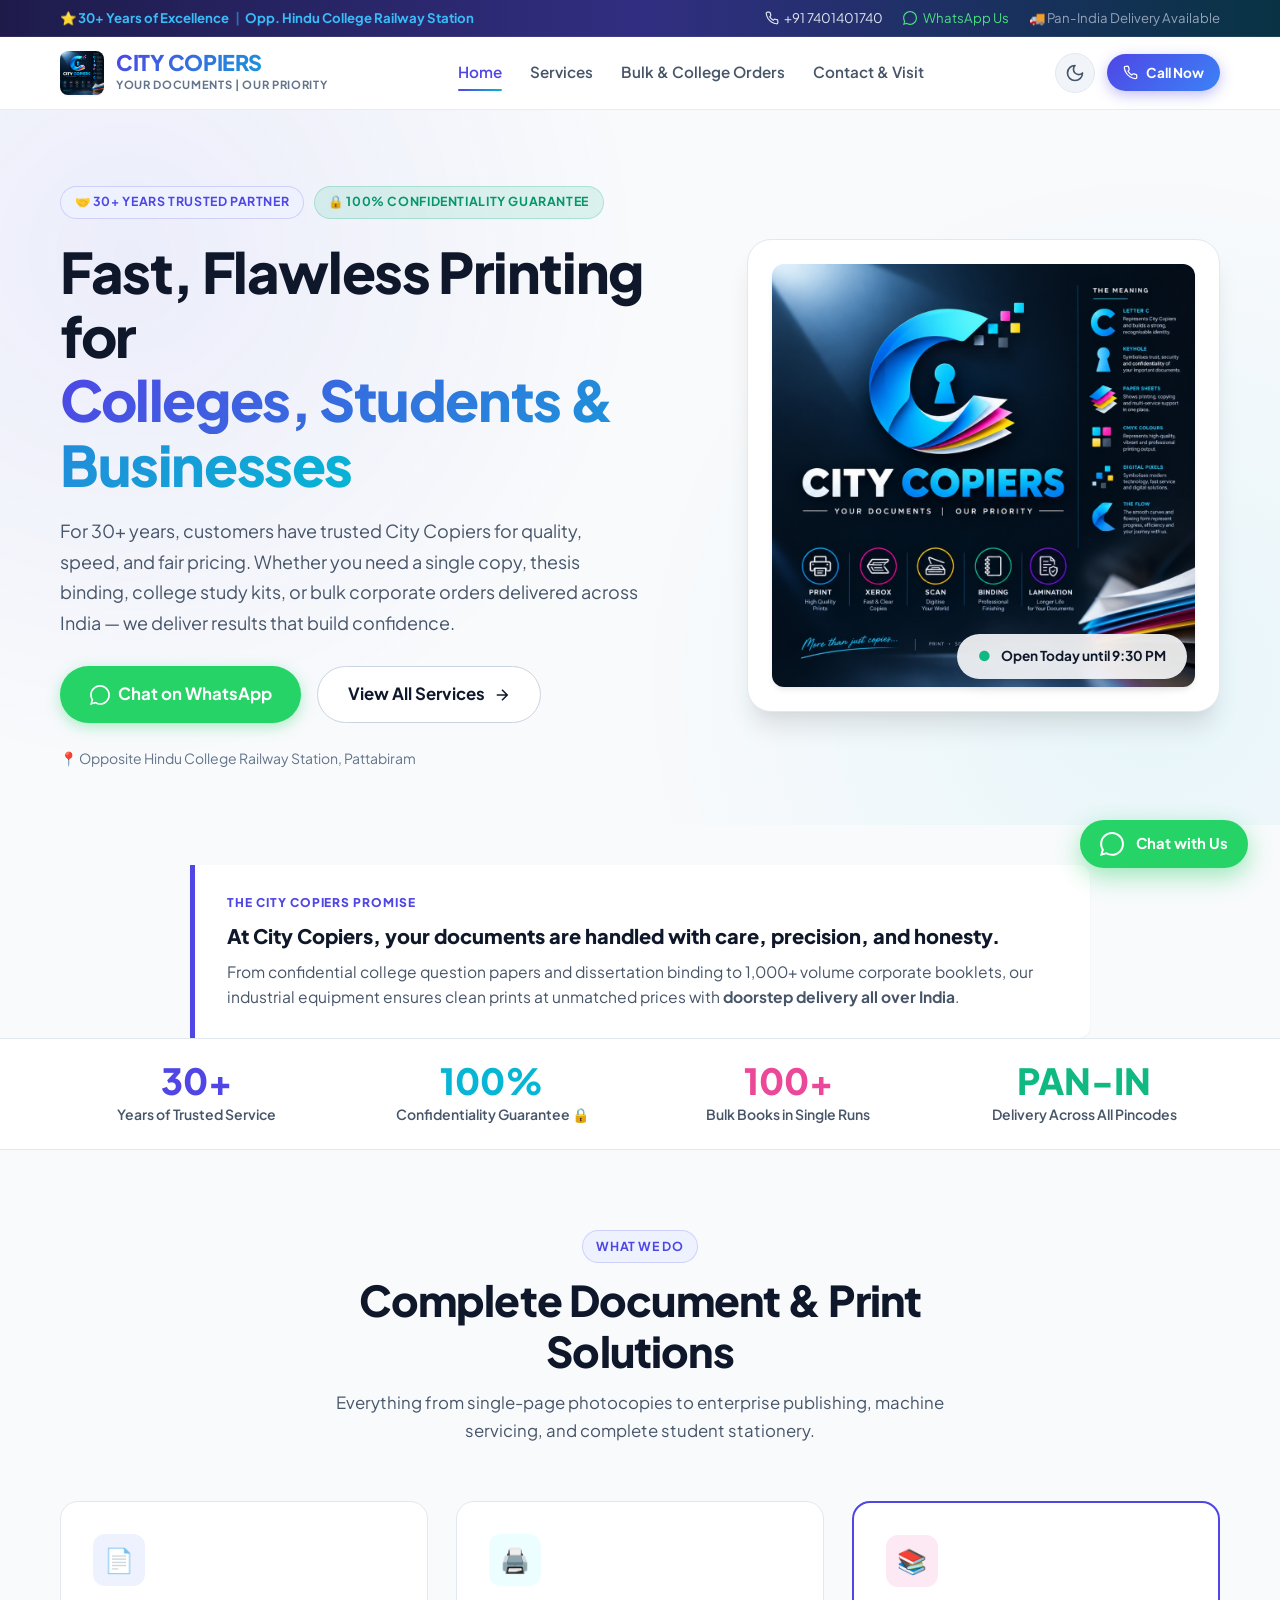
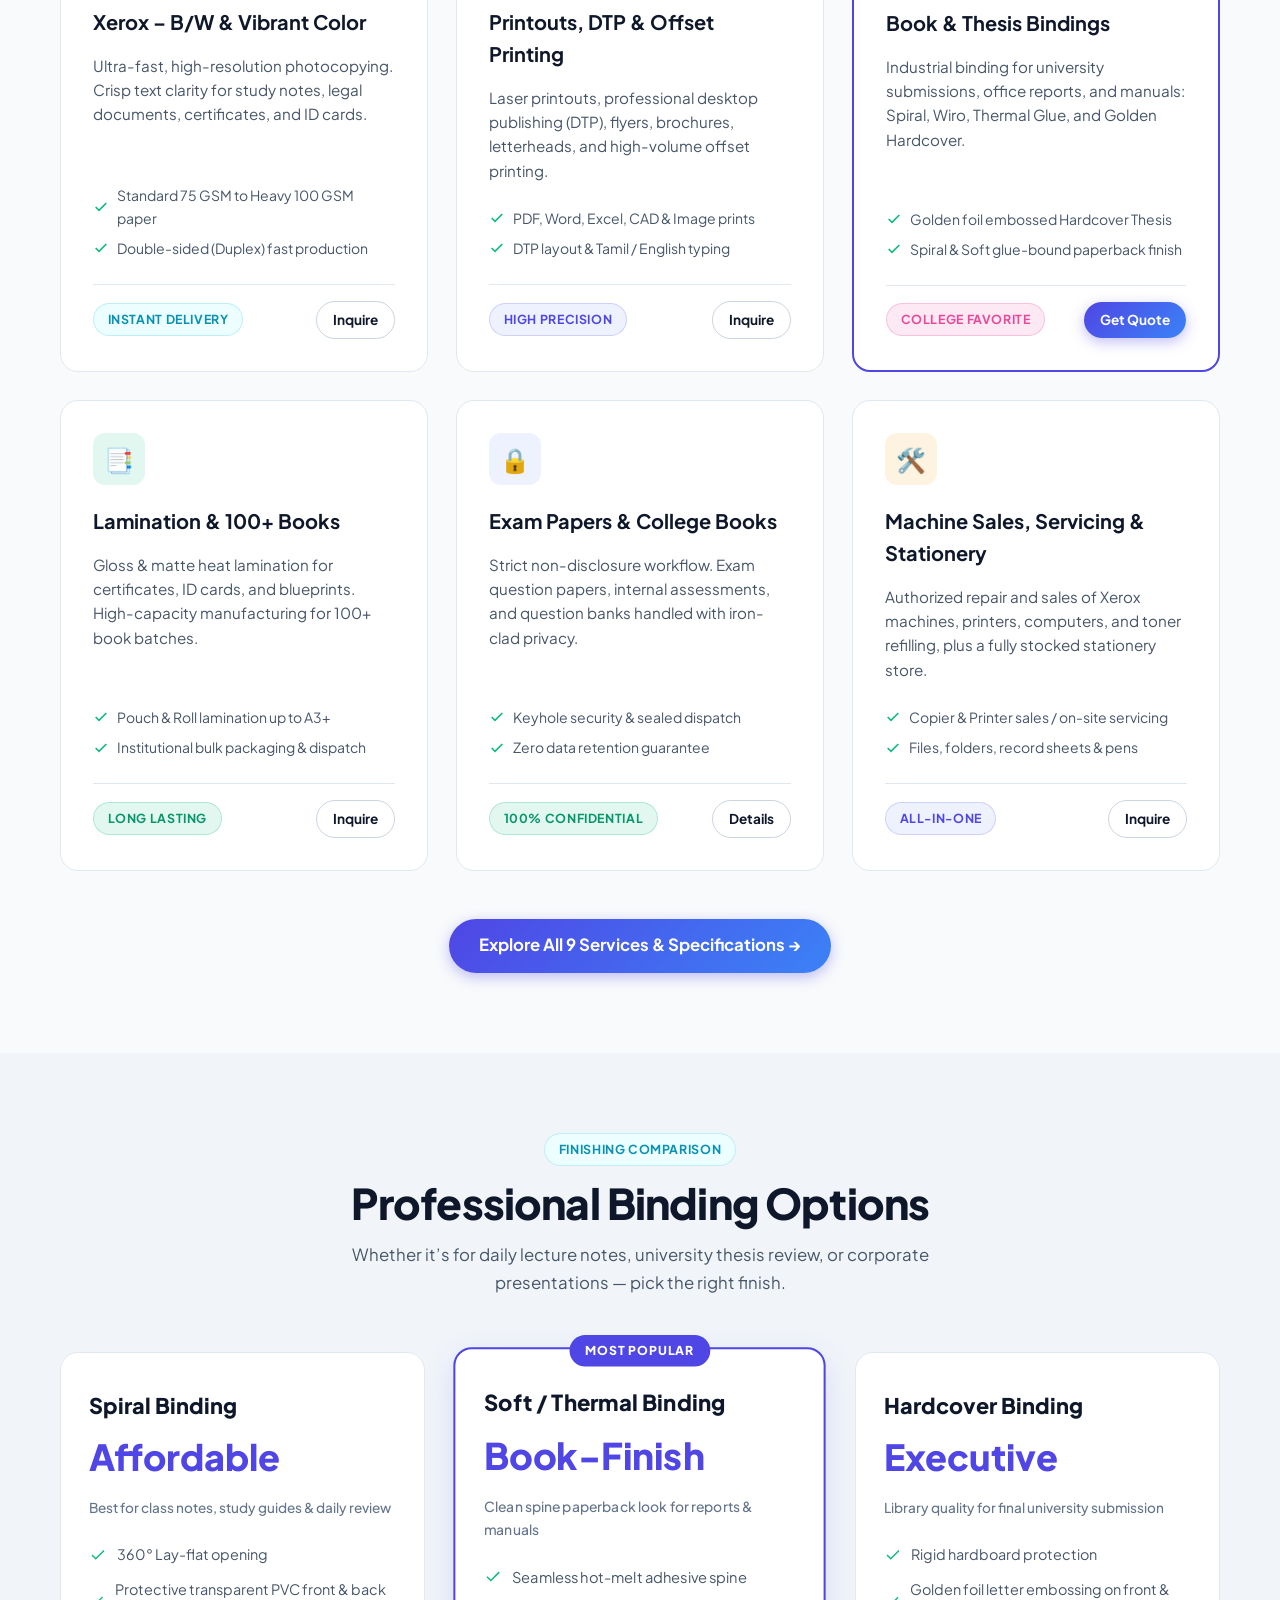
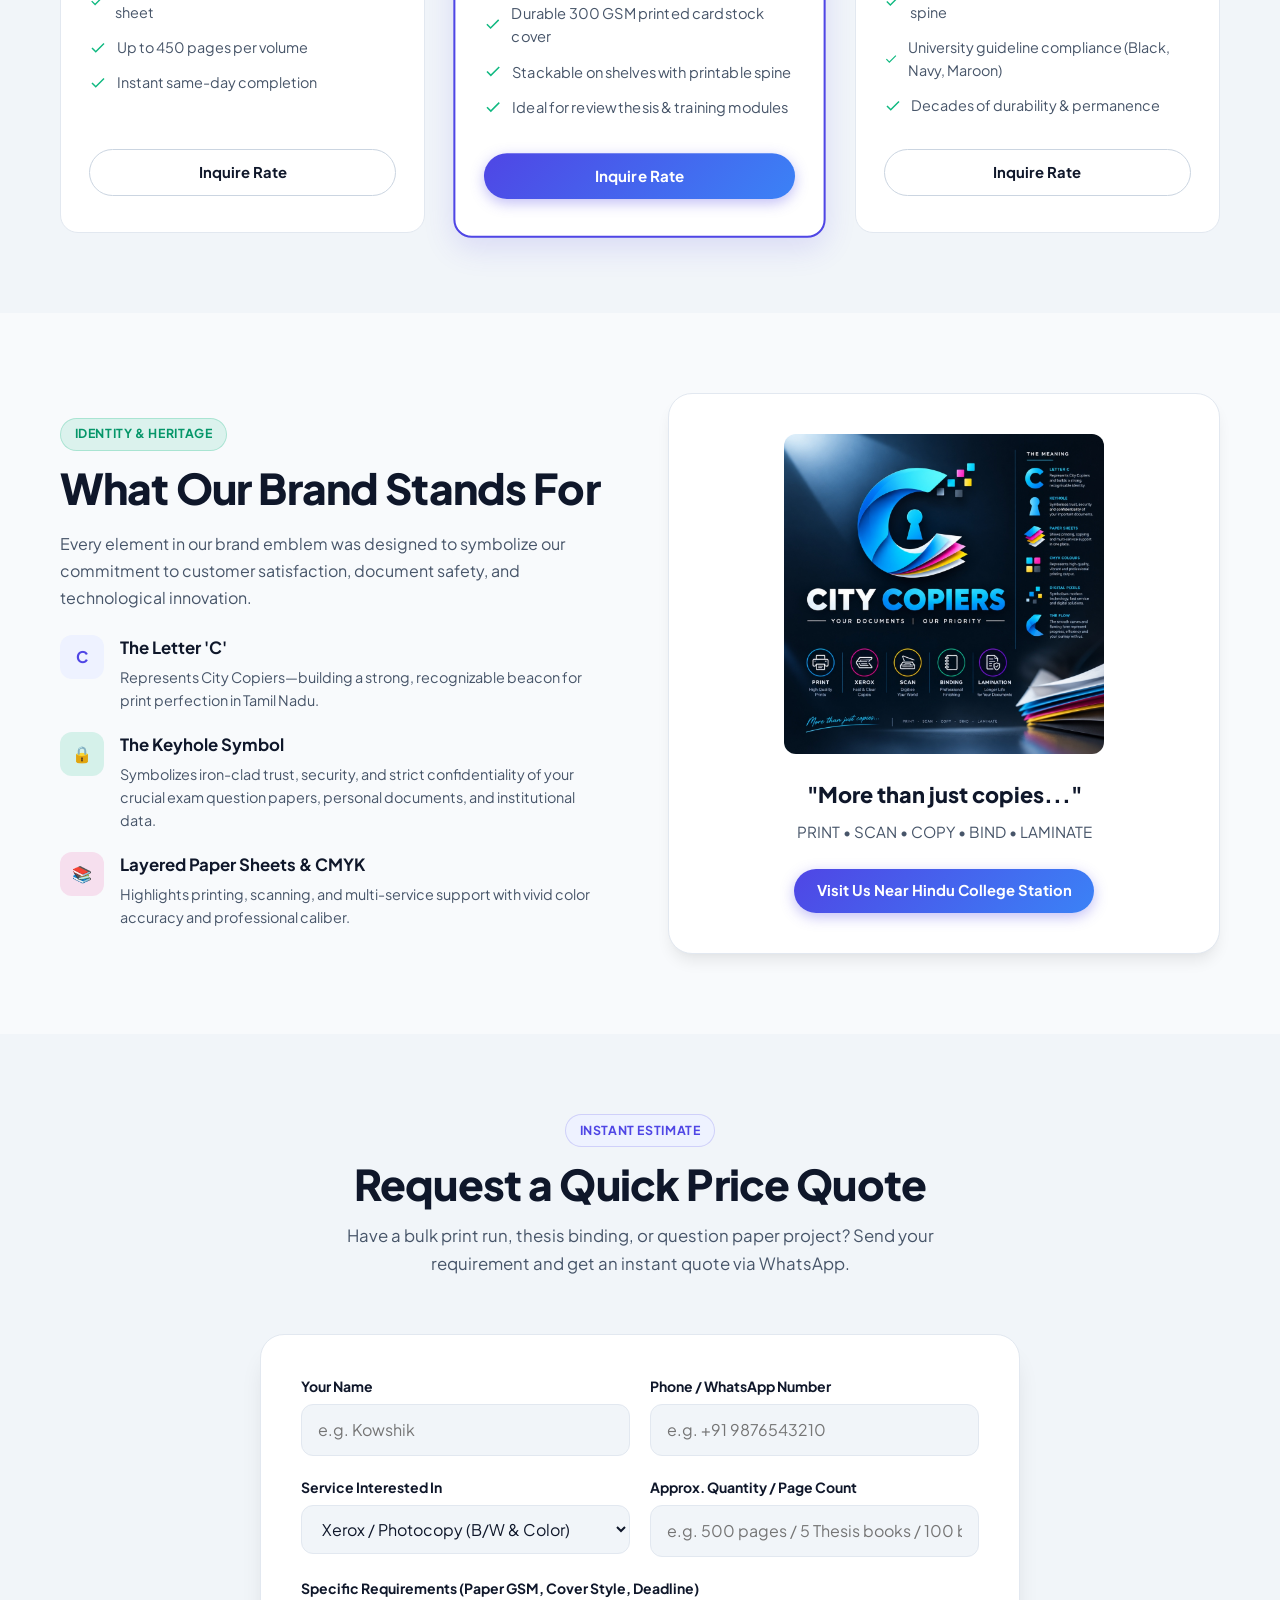
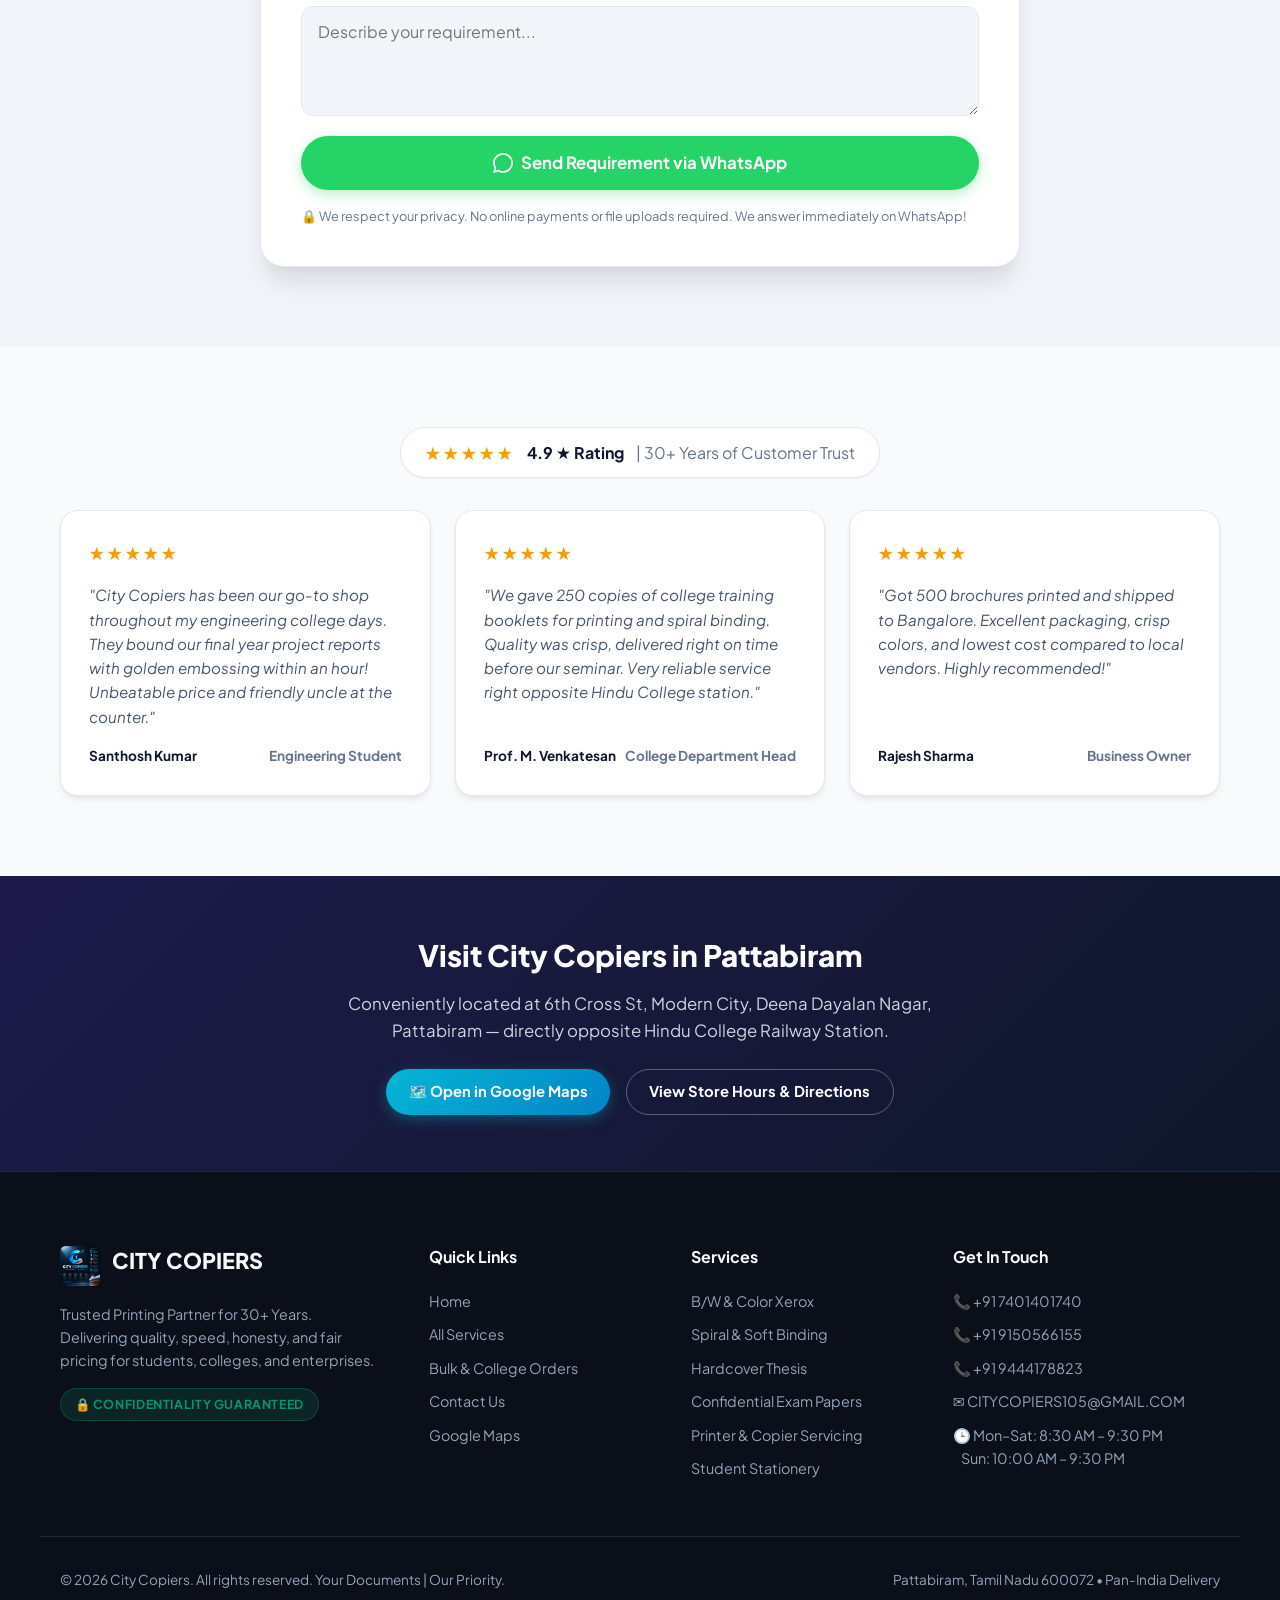
==== index.html @ a8bc6b63 "Launch official City Copiers website: responsive, light/dark mode, and lead-gen features" ====
<!DOCTYPE html>
<html lang="en">
<head>
  <meta charset="UTF-8">
  <meta name="viewport" content="width=device-width, initial-scale=1.0">
  <title>City Copiers – 30+ Years of Trusted Printing & Document Solutions | Pattabiram</title>
  <meta name="description" content="City Copiers: Trusted printing partner for 30+ years in Pattabiram, Chennai. High-speed Xerox, Color Prints, Spiral & Hard Binding, Confidential Exam Question Papers, and Pan-India Delivery.">
  <meta name="keywords" content="City Copiers, Xerox shop Pattabiram, printing shop Hindu College railway station, book binding, spiral binding, soft binding, thesis printing, question paper confidentiality">
  
  <!-- Open Graph -->
  <meta property="og:title" content="City Copiers – Trusted Printing Partner for 30+ Years">
  <meta property="og:description" content="Your Documents | Our Priority. B/W & Color Xerox, Thesis & Report Binding, Bulk 100+ Books, Machine Sales & Servicing.">
  <meta property="og:type" content="website">
  <meta property="og:image" content="assets/images/logo-brand.jpg">

  <!-- Google Font -->
  <link rel="preconnect" href="https://fonts.googleapis.com">
  <link rel="preconnect" href="https://fonts.gstatic.com" crossorigin>
  <link href="https://fonts.googleapis.com/css2?family=Plus+Jakarta+Sans:wght@400;500;600;700;800&display=swap" rel="stylesheet">

  <!-- Stylesheet -->
  <link rel="stylesheet" href="css/style.css">
  <link rel="icon" href="assets/images/logo-brand.jpg" type="image/jpeg">
</head>
<body>

  <!-- Top Announcement Bar -->
  <div class="top-bar">
    <div class="container top-bar-inner">
      <div class="top-bar-badge">
        <span>⭐ 30+ Years of Excellence</span>
        <span style="opacity: 0.5;">|</span>
        <span>Opp. Hindu College Railway Station</span>
      </div>
      <div class="top-bar-info">
        <a href="tel:+917401401740" class="top-bar-link">
          <svg width="14" height="14" viewBox="0 0 24 24" fill="none" stroke="currentColor" stroke-width="2" stroke-linecap="round" stroke-linejoin="round"><path d="M22 16.92v3a2 2 0 0 1-2.18 2 19.79 19.79 0 0 1-8.63-3.07 19.5 19.5 0 0 1-6-6 19.79 19.79 0 0 1-3.07-8.67A2 2 0 0 1 4.11 2h3a2 2 0 0 1 2 1.72 12.84 12.84 0 0 0 .7 2.81 2 2 0 0 1-.45 2.11L8.09 9.91a16 16 0 0 0 6 6l1.27-1.27a2 2 0 0 1 2.11-.45 12.84 12.84 0 0 0 2.81.7A2 2 0 0 1 22 16.92z"></path></svg>
          +91 7401401740
        </a>
        <a href="https://wa.me/917401401740" target="_blank" class="top-bar-link" style="color:#4ADE80;">
          <svg width="14" height="14" viewBox="0 0 24 24" fill="currentColor"><path d="M.057 24l1.687-6.163c-1.041-1.804-1.588-3.849-1.587-5.946.003-6.556 5.338-11.891 11.893-11.891 3.181.001 6.167 1.24 8.413 3.488 2.245 2.248 3.481 5.236 3.48 8.414-.003 6.557-5.338 11.892-11.893 11.892-1.99-.001-3.951-.5-5.688-1.448l-6.305 1.654zm6.597-3.807c1.676.995 3.276 1.591 5.392 1.592 5.448 0 9.886-4.434 9.889-9.885.002-5.462-4.415-9.89-9.881-9.892-5.452 0-9.887 4.434-9.889 9.884-.001 2.225.651 3.891 1.746 5.634l-.999 3.648 3.742-.981z"/></svg>
          WhatsApp Us
        </a>
        <span class="top-bar-link" style="color:#94A3B8;">🚚 Pan-India Delivery Available</span>
      </div>
    </div>
  </div>

  <!-- Main Navigation Header -->
  <header class="site-header">
    <div class="container header-inner">
      <a href="index.html" class="brand-logo">
        <img src="assets/images/logo-brand.jpg" alt="City Copiers Logo" class="brand-logo-img">
        <div class="brand-text">
          <span class="brand-name">CITY COPIERS</span>
          <span class="brand-tagline">Your Documents | Our Priority</span>
        </div>
      </a>

      <!-- Desktop Navigation -->
      <nav class="nav-links">
        <a href="index.html" class="nav-link active">Home</a>
        <a href="services.html" class="nav-link">Services</a>
        <a href="bulk.html" class="nav-link">Bulk & College Orders</a>
        <a href="contact.html" class="nav-link">Contact & Visit</a>
      </nav>

      <!-- Header Actions -->
      <div class="header-actions">
        <!-- Theme Toggle -->
        <button type="button" class="theme-toggle-btn" aria-label="Toggle Theme" title="Toggle Light/Dark Theme">
          <svg xmlns="http://www.w3.org/2000/svg" width="20" height="20" viewBox="0 0 24 24" fill="none" stroke="currentColor" stroke-width="2" stroke-linecap="round" stroke-linejoin="round"><path d="M12 3a6 6 0 0 0 9 9 9 9 0 1 1-9-9Z"></path></svg>
        </button>

        <a href="tel:+917401401740" class="btn btn-primary btn-sm header-call-btn">
          <svg width="15" height="15" viewBox="0 0 24 24" fill="none" stroke="currentColor" stroke-width="2"><path d="M22 16.92v3a2 2 0 0 1-2.18 2 19.79 19.79 0 0 1-8.63-3.07 19.5 19.5 0 0 1-6-6 19.79 19.79 0 0 1-3.07-8.67A2 2 0 0 1 4.11 2h3a2 2 0 0 1 2 1.72 12.84 12.84 0 0 0 .7 2.81 2 2 0 0 1-.45 2.11L8.09 9.91a16 16 0 0 0 6 6l1.27-1.27a2 2 0 0 1 2.11-.45 12.84 12.84 0 0 0 2.81.7A2 2 0 0 1 22 16.92z"></path></svg>
          Call Now
        </a>

        <!-- Mobile Drawer Toggle -->
        <button type="button" class="mobile-toggle" aria-label="Open Menu">
          <svg width="24" height="24" viewBox="0 0 24 24" fill="none" stroke="currentColor" stroke-width="2"><line x1="4" x2="20" y1="12" y2="12"></line><line x1="4" x2="20" y1="6" y2="6"></line><line x1="4" x2="20" y1="18" y2="18"></line></svg>
        </button>
      </div>
    </div>
  </header>

  <!-- Mobile Drawer Menu -->
  <div class="drawer-overlay"></div>
  <aside class="mobile-nav-drawer">
    <div class="drawer-header">
      <div class="brand-logo">
        <img src="assets/images/logo-brand.jpg" alt="City Copiers" style="width:36px; height:36px; border-radius:6px;">
        <span class="brand-name" style="font-size:1.15rem;">CITY COPIERS</span>
      </div>
      <button type="button" class="drawer-close" aria-label="Close Menu">
        <svg width="24" height="24" viewBox="0 0 24 24" fill="none" stroke="currentColor" stroke-width="2"><line x1="18" y1="6" x2="6" y2="18"></line><line x1="6" y1="6" x2="18" y2="18"></line></svg>
      </button>
    </div>
    <nav class="drawer-links">
      <a href="index.html" class="drawer-link">🏠 Home</a>
      <a href="services.html" class="drawer-link">🖨️ All Services</a>
      <a href="bulk.html" class="drawer-link">📦 Bulk & College Orders</a>
      <a href="contact.html" class="drawer-link">📍 Contact & Location</a>
    </nav>
    <div style="margin-top:auto; display:flex; flex-direction:column; gap:0.75rem;">
      <a href="tel:+917401401740" class="btn btn-primary" style="width:100%;">
        📞 Call +91 7401401740
      </a>
      <a href="https://wa.me/917401401740" target="_blank" class="btn btn-whatsapp" style="width:100%;">
        💬 WhatsApp Us
      </a>
    </div>
  </aside>

  <!-- Hero Section -->
  <section class="hero-section">
    <div class="container hero-grid">
      <div class="hero-content">
        <div class="hero-badges-row">
          <span class="badge badge-indigo">🤝 30+ Years Trusted Partner</span>
          <span class="badge badge-lock">🔒 100% Confidentiality Guarantee</span>
        </div>

        <h1 class="hero-title">
          Fast, Flawless Printing for <br>
          <span class="hero-title-gradient">Colleges, Students & Businesses</span>
        </h1>

        <p class="hero-description">
          For 30+ years, customers have trusted City Copiers for quality, speed, and fair pricing. Whether you need a single copy, thesis binding, college study kits, or bulk corporate orders delivered across India — we deliver results that build confidence.
        </p>

        <div class="hero-cta-group">
          <a href="https://wa.me/917401401740?text=Hi%20City%20Copiers,%20I%20would%20like%20to%20inquire%20about%20printing%20services" target="_blank" class="btn btn-whatsapp btn-lg">
            <svg width="20" height="20" viewBox="0 0 24 24" fill="currentColor"><path d="M.057 24l1.687-6.163c-1.041-1.804-1.588-3.849-1.587-5.946.003-6.556 5.338-11.891 11.893-11.891 3.181.001 6.167 1.24 8.413 3.488 2.245 2.248 3.481 5.236 3.48 8.414-.003 6.557-5.338 11.892-11.893 11.892-1.99-.001-3.951-.5-5.688-1.448l-6.305 1.654zm6.597-3.807c1.676.995 3.276 1.591 5.392 1.592 5.448 0 9.886-4.434 9.889-9.885.002-5.462-4.415-9.89-9.881-9.892-5.452 0-9.887 4.434-9.889 9.884-.001 2.225.651 3.891 1.746 5.634l-.999 3.648 3.742-.981z"/></svg>
            Chat on WhatsApp
          </a>
          <a href="services.html" class="btn btn-outline btn-lg">
            View All Services
            <svg width="18" height="18" viewBox="0 0 24 24" fill="none" stroke="currentColor" stroke-width="2"><path d="M5 12h14M12 5l7 7-7 7"></path></svg>
          </a>
        </div>

        <div style="font-size:0.875rem; color:var(--text-muted); display:flex; align-items:center; gap:0.5rem; margin-top:0.25rem;">
          <span>📍 Opposite Hindu College Railway Station, Pattabiram</span>
        </div>
      </div>

      <!-- Hero Visual Brand Showcase -->
      <div class="hero-card">
        <img src="assets/images/logo-brand.jpg" alt="City Copiers Brand Philosophy & Services" class="hero-card-img">
        <div class="hero-floating-pill">
          <span style="color:#10B981;">●</span>
          <span>Open Today until 9:30 PM</span>
        </div>
      </div>
    </div>
  </section>

  <!-- Quick Highlight Callout (OnlinePrintout inspired) -->
  <div class="container">
    <div class="callout-box">
      <div class="callout-eyebrow">The City Copiers Promise</div>
      <h3 style="font-size:1.25rem; font-weight:800; margin-bottom:0.5rem;">At City Copiers, your documents are handled with care, precision, and honesty.</h3>
      <p style="color:var(--text-secondary); font-size:0.975rem;">
        From confidential college question papers and dissertation binding to 1,000+ volume corporate booklets, our industrial equipment ensures clean prints at unmatched prices with <strong>doorstep delivery all over India</strong>.
      </p>
    </div>
  </div>

  <!-- Trust Stats Bar -->
  <section class="stats-section">
    <div class="container stats-grid">
      <div class="stat-item">
        <span class="stat-number">30+</span>
        <span class="stat-label">Years of Trusted Service</span>
      </div>
      <div class="stat-item">
        <span class="stat-number" style="color:var(--color-secondary);">100%</span>
        <span class="stat-label">Confidentiality Guarantee 🔒</span>
      </div>
      <div class="stat-item">
        <span class="stat-number" style="color:var(--cmyk-magenta);">100+</span>
        <span class="stat-label">Bulk Books in Single Runs</span>
      </div>
      <div class="stat-item">
        <span class="stat-number" style="color:var(--color-success);">PAN-IN</span>
        <span class="stat-label">Delivery Across All Pincodes</span>
      </div>
    </div>
  </section>

  <!-- Core Services Grid Section -->
  <section class="section" id="services">
    <div class="container">
      <div class="section-header">
        <span class="badge badge-indigo">What We Do</span>
        <h2 class="section-title">Complete Document & Print Solutions</h2>
        <p class="section-subtitle">
          Everything from single-page photocopies to enterprise publishing, machine servicing, and complete student stationery.
        </p>
      </div>

      <div class="services-grid">
        <!-- 1. Xerox B/W & Color -->
        <div class="service-card">
          <div class="service-card-icon icon-bg-indigo">📄</div>
          <h3 class="service-card-title">Xerox – B/W & Vibrant Color</h3>
          <p class="service-card-desc">
            Ultra-fast, high-resolution photocopying. Crisp text clarity for study notes, legal documents, certificates, and ID cards.
          </p>
          <ul class="service-card-list">
            <li class="service-card-item">
              <svg width="16" height="16" viewBox="0 0 24 24" fill="none" stroke="currentColor" stroke-width="2.5"><path d="M20 6L9 17l-5-5"></path></svg>
              Standard 75 GSM to Heavy 100 GSM paper
            </li>
            <li class="service-card-item">
              <svg width="16" height="16" viewBox="0 0 24 24" fill="none" stroke="currentColor" stroke-width="2.5"><path d="M20 6L9 17l-5-5"></path></svg>
              Double-sided (Duplex) fast production
            </li>
          </ul>
          <div class="service-card-action">
            <span class="badge badge-cyan">Instant Delivery</span>
            <button onclick="openWhatsAppInquiry('Xerox B/W and Color')" class="btn btn-outline btn-sm">Inquire</button>
          </div>
        </div>

        <!-- 2. Printouts, DTP & Offset -->
        <div class="service-card">
          <div class="service-card-icon icon-bg-cyan">🖨️</div>
          <h3 class="service-card-title">Printouts, DTP & Offset Printing</h3>
          <p class="service-card-desc">
            Laser printouts, professional desktop publishing (DTP), flyers, brochures, letterheads, and high-volume offset printing.
          </p>
          <ul class="service-card-list">
            <li class="service-card-item">
              <svg width="16" height="16" viewBox="0 0 24 24" fill="none" stroke="currentColor" stroke-width="2.5"><path d="M20 6L9 17l-5-5"></path></svg>
              PDF, Word, Excel, CAD & Image prints
            </li>
            <li class="service-card-item">
              <svg width="16" height="16" viewBox="0 0 24 24" fill="none" stroke="currentColor" stroke-width="2.5"><path d="M20 6L9 17l-5-5"></path></svg>
              DTP layout & Tamil / English typing
            </li>
          </ul>
          <div class="service-card-action">
            <span class="badge badge-indigo">High Precision</span>
            <button onclick="openWhatsAppInquiry('Printouts & Offset')" class="btn btn-outline btn-sm">Inquire</button>
          </div>
        </div>

        <!-- 3. Bindings (Spiral, Thermal, Hardcover) -->
        <div class="service-card" style="border: 2px solid var(--color-primary);">
          <div class="service-card-icon icon-bg-magenta">📚</div>
          <h3 class="service-card-title">Book & Thesis Bindings</h3>
          <p class="service-card-desc">
            Industrial binding for university submissions, office reports, and manuals: Spiral, Wiro, Thermal Glue, and Golden Hardcover.
          </p>
          <ul class="service-card-list">
            <li class="service-card-item">
              <svg width="16" height="16" viewBox="0 0 24 24" fill="none" stroke="currentColor" stroke-width="2.5"><path d="M20 6L9 17l-5-5"></path></svg>
              Golden foil embossed Hardcover Thesis
            </li>
            <li class="service-card-item">
              <svg width="16" height="16" viewBox="0 0 24 24" fill="none" stroke="currentColor" stroke-width="2.5"><path d="M20 6L9 17l-5-5"></path></svg>
              Spiral & Soft glue-bound paperback finish
            </li>
          </ul>
          <div class="service-card-action">
            <span class="badge badge-magenta">College Favorite</span>
            <button onclick="openWhatsAppInquiry('Book and Thesis Binding')" class="btn btn-primary btn-sm">Get Quote</button>
          </div>
        </div>

        <!-- 4. Lamination & Bulk Orders -->
        <div class="service-card">
          <div class="service-card-icon icon-bg-green">📑</div>
          <h3 class="service-card-title">Lamination & 100+ Books</h3>
          <p class="service-card-desc">
            Gloss & matte heat lamination for certificates, ID cards, and blueprints. High-capacity manufacturing for 100+ book batches.
          </p>
          <ul class="service-card-list">
            <li class="service-card-item">
              <svg width="16" height="16" viewBox="0 0 24 24" fill="none" stroke="currentColor" stroke-width="2.5"><path d="M20 6L9 17l-5-5"></path></svg>
              Pouch & Roll lamination up to A3+
            </li>
            <li class="service-card-item">
              <svg width="16" height="16" viewBox="0 0 24 24" fill="none" stroke="currentColor" stroke-width="2.5"><path d="M20 6L9 17l-5-5"></path></svg>
              Institutional bulk packaging & dispatch
            </li>
          </ul>
          <div class="service-card-action">
            <span class="badge badge-lock">Long Lasting</span>
            <button onclick="openWhatsAppInquiry('Lamination & Bulk Orders')" class="btn btn-outline btn-sm">Inquire</button>
          </div>
        </div>

        <!-- 5. College Confidential Orders -->
        <div class="service-card">
          <div class="service-card-icon icon-bg-indigo">🔒</div>
          <h3 class="service-card-title">Exam Papers & College Books</h3>
          <p class="service-card-desc">
            Strict non-disclosure workflow. Exam question papers, internal assessments, and question banks handled with iron-clad privacy.
          </p>
          <ul class="service-card-list">
            <li class="service-card-item">
              <svg width="16" height="16" viewBox="0 0 24 24" fill="none" stroke="currentColor" stroke-width="2.5"><path d="M20 6L9 17l-5-5"></path></svg>
              Keyhole security & sealed dispatch
            </li>
            <li class="service-card-item">
              <svg width="16" height="16" viewBox="0 0 24 24" fill="none" stroke="currentColor" stroke-width="2.5"><path d="M20 6L9 17l-5-5"></path></svg>
              Zero data retention guarantee
            </li>
          </ul>
          <div class="service-card-action">
            <span class="badge badge-lock">100% Confidential</span>
            <a href="bulk.html" class="btn btn-outline btn-sm">Details</a>
          </div>
        </div>

        <!-- 6. Sales, Servicing & Stationery -->
        <div class="service-card">
          <div class="service-card-icon icon-bg-yellow">🛠️</div>
          <h3 class="service-card-title">Machine Sales, Servicing & Stationery</h3>
          <p class="service-card-desc">
            Authorized repair and sales of Xerox machines, printers, computers, and toner refilling, plus a fully stocked stationery store.
          </p>
          <ul class="service-card-list">
            <li class="service-card-item">
              <svg width="16" height="16" viewBox="0 0 24 24" fill="none" stroke="currentColor" stroke-width="2.5"><path d="M20 6L9 17l-5-5"></path></svg>
              Copier & Printer sales / on-site servicing
            </li>
            <li class="service-card-item">
              <svg width="16" height="16" viewBox="0 0 24 24" fill="none" stroke="currentColor" stroke-width="2.5"><path d="M20 6L9 17l-5-5"></path></svg>
              Files, folders, record sheets & pens
            </li>
          </ul>
          <div class="service-card-action">
            <span class="badge badge-indigo">All-In-One</span>
            <button onclick="openWhatsAppInquiry('Sales, Servicing & Stationery')" class="btn btn-outline btn-sm">Inquire</button>
          </div>
        </div>
      </div>

      <div class="text-center" style="margin-top: 3rem;">
        <a href="services.html" class="btn btn-primary btn-lg">
          Explore All 9 Services & Specifications →
        </a>
      </div>
    </div>
  </section>

  <!-- Binding Showcase & Rate Card (Inspired by OnlinePrintout) -->
  <section class="section section-muted">
    <div class="container">
      <div class="section-header">
        <span class="badge badge-cyan">Finishing Comparison</span>
        <h2 class="section-title">Professional Binding Options</h2>
        <p class="section-subtitle">
          Whether it’s for daily lecture notes, university thesis review, or corporate presentations — pick the right finish.
        </p>
      </div>

      <div class="binding-grid">
        <!-- Spiral Binding -->
        <div class="binding-card">
          <h3 class="binding-name">Spiral Binding</h3>
          <p class="binding-price">Affordable</p>
          <p class="binding-price-sub">Best for class notes, study guides & daily review</p>
          <ul class="binding-features">
            <li class="binding-feature-item">
              <svg width="18" height="18" viewBox="0 0 24 24" fill="none" stroke="#10B981" stroke-width="2"><path d="M20 6L9 17l-5-5"></path></svg>
              360° Lay-flat opening
            </li>
            <li class="binding-feature-item">
              <svg width="18" height="18" viewBox="0 0 24 24" fill="none" stroke="#10B981" stroke-width="2"><path d="M20 6L9 17l-5-5"></path></svg>
              Protective transparent PVC front & back sheet
            </li>
            <li class="binding-feature-item">
              <svg width="18" height="18" viewBox="0 0 24 24" fill="none" stroke="#10B981" stroke-width="2"><path d="M20 6L9 17l-5-5"></path></svg>
              Up to 450 pages per volume
            </li>
            <li class="binding-feature-item">
              <svg width="18" height="18" viewBox="0 0 24 24" fill="none" stroke="#10B981" stroke-width="2"><path d="M20 6L9 17l-5-5"></path></svg>
              Instant same-day completion
            </li>
          </ul>
          <button onclick="openWhatsAppInquiry('Spiral Binding Quote')" class="btn btn-outline" style="width:100%;">Inquire Rate</button>
        </div>

        <!-- Soft / Thermal Binding -->
        <div class="binding-card featured">
          <div class="binding-badge">Most Popular</div>
          <h3 class="binding-name">Soft / Thermal Binding</h3>
          <p class="binding-price">Book-Finish</p>
          <p class="binding-price-sub">Clean spine paperback look for reports & manuals</p>
          <ul class="binding-features">
            <li class="binding-feature-item">
              <svg width="18" height="18" viewBox="0 0 24 24" fill="none" stroke="#10B981" stroke-width="2"><path d="M20 6L9 17l-5-5"></path></svg>
              Seamless hot-melt adhesive spine
            </li>
            <li class="binding-feature-item">
              <svg width="18" height="18" viewBox="0 0 24 24" fill="none" stroke="#10B981" stroke-width="2"><path d="M20 6L9 17l-5-5"></path></svg>
              Durable 300 GSM printed cardstock cover
            </li>
            <li class="binding-feature-item">
              <svg width="18" height="18" viewBox="0 0 24 24" fill="none" stroke="#10B981" stroke-width="2"><path d="M20 6L9 17l-5-5"></path></svg>
              Stackable on shelves with printable spine
            </li>
            <li class="binding-feature-item">
              <svg width="18" height="18" viewBox="0 0 24 24" fill="none" stroke="#10B981" stroke-width="2"><path d="M20 6L9 17l-5-5"></path></svg>
              Ideal for review thesis & training modules
            </li>
          </ul>
          <button onclick="openWhatsAppInquiry('Soft Binding Quote')" class="btn btn-primary" style="width:100%;">Inquire Rate</button>
        </div>

        <!-- Hardcover Golden Embossed -->
        <div class="binding-card">
          <h3 class="binding-name">Hardcover Binding</h3>
          <p class="binding-price">Executive</p>
          <p class="binding-price-sub">Library quality for final university submission</p>
          <ul class="binding-features">
            <li class="binding-feature-item">
              <svg width="18" height="18" viewBox="0 0 24 24" fill="none" stroke="#10B981" stroke-width="2"><path d="M20 6L9 17l-5-5"></path></svg>
              Rigid hardboard protection
            </li>
            <li class="binding-feature-item">
              <svg width="18" height="18" viewBox="0 0 24 24" fill="none" stroke="#10B981" stroke-width="2"><path d="M20 6L9 17l-5-5"></path></svg>
              Golden foil letter embossing on front & spine
            </li>
            <li class="binding-feature-item">
              <svg width="18" height="18" viewBox="0 0 24 24" fill="none" stroke="#10B981" stroke-width="2"><path d="M20 6L9 17l-5-5"></path></svg>
              University guideline compliance (Black, Navy, Maroon)
            </li>
            <li class="binding-feature-item">
              <svg width="18" height="18" viewBox="0 0 24 24" fill="none" stroke="#10B981" stroke-width="2"><path d="M20 6L9 17l-5-5"></path></svg>
              Decades of durability & permanence
            </li>
          </ul>
          <button onclick="openWhatsAppInquiry('Hardcover Golden Binding Quote')" class="btn btn-outline" style="width:100%;">Inquire Rate</button>
        </div>
      </div>
    </div>
  </section>

  <!-- Brand Meaning & The Keyhole Story -->
  <section class="section">
    <div class="container philosophy-grid">
      <div>
        <span class="badge badge-lock">Identity & Heritage</span>
        <h2 class="section-title" style="margin-top:0.75rem; margin-bottom:1rem;">
          What Our Brand Stands For
        </h2>
        <p style="color:var(--text-secondary); line-height:1.7;">
          Every element in our brand emblem was designed to symbolize our commitment to customer satisfaction, document safety, and technological innovation.
        </p>

        <div class="meaning-list">
          <div class="meaning-item">
            <div class="meaning-icon-wrap" style="background:var(--color-primary-light); color:var(--color-primary);">
              <strong>C</strong>
            </div>
            <div>
              <h4 class="meaning-title">The Letter 'C'</h4>
              <p class="meaning-desc">Represents City Copiers—building a strong, recognizable beacon for print perfection in Tamil Nadu.</p>
            </div>
          </div>

          <div class="meaning-item">
            <div class="meaning-icon-wrap" style="background:rgba(16, 185, 129, 0.15); color:#059669;">
              🔒
            </div>
            <div>
              <h4 class="meaning-title">The Keyhole Symbol</h4>
              <p class="meaning-desc">Symbolizes iron-clad trust, security, and strict confidentiality of your crucial exam question papers, personal documents, and institutional data.</p>
            </div>
          </div>

          <div class="meaning-item">
            <div class="meaning-icon-wrap" style="background:rgba(236, 72, 153, 0.15); color:var(--cmyk-magenta);">
              📚
            </div>
            <div>
              <h4 class="meaning-title">Layered Paper Sheets & CMYK</h4>
              <p class="meaning-desc">Highlights printing, scanning, and multi-service support with vivid color accuracy and professional caliber.</p>
            </div>
          </div>
        </div>
      </div>

      <div class="philosophy-card text-center">
        <img src="assets/images/logo-brand.jpg" alt="Logo Emblem Meaning" style="max-width:320px; margin:0 auto 1.5rem; border-radius:var(--radius-md);">
        <h3 style="font-size:1.35rem; font-weight:800; margin-bottom:0.5rem;">"More than just copies..."</h3>
        <p style="color:var(--text-secondary); font-size:0.95rem; margin-bottom:1.5rem;">
          PRINT • SCAN • COPY • BIND • LAMINATE
        </p>
        <a href="contact.html" class="btn btn-primary">
          Visit Us Near Hindu College Station
        </a>
      </div>
    </div>
  </section>

  <!-- Quick Quote Form Section -->
  <section class="section section-muted">
    <div class="container text-center">
      <div class="section-header">
        <span class="badge badge-indigo">Instant Estimate</span>
        <h2 class="section-title">Request a Quick Price Quote</h2>
        <p class="section-subtitle">
          Have a bulk print run, thesis binding, or question paper project? Send your requirement and get an instant quote via WhatsApp.
        </p>
      </div>

      <div class="quote-box">
        <form class="js-quote-form form-grid">
          <div class="form-group">
            <label class="form-label">Your Name</label>
            <input type="text" name="name" class="form-input" placeholder="e.g. Kowshik" required>
          </div>

          <div class="form-group">
            <label class="form-label">Phone / WhatsApp Number</label>
            <input type="tel" name="phone" class="form-input" placeholder="e.g. +91 9876543210" required>
          </div>

          <div class="form-group">
            <label class="form-label">Service Interested In</label>
            <select name="service" class="form-select">
              <option value="Xerox / Photocopy (B/W & Color)">Xerox / Photocopy (B/W & Color)</option>
              <option value="Thesis / Project Report Binding">Thesis / Project Report Binding</option>
              <option value="Bulk Order (100+ Books)">Bulk Order (100+ Books)</option>
              <option value="Confidential College Exam Papers">Confidential College Exam Papers</option>
              <option value="Printouts & DTP Work">Printouts & DTP Work</option>
              <option value="Lamination Work">Lamination Work</option>
              <option value="Machine Sales & Servicing">Machine Sales & Servicing</option>
              <option value="Stationery Enquiry">Stationery Enquiry</option>
            </select>
          </div>

          <div class="form-group">
            <label class="form-label">Approx. Quantity / Page Count</label>
            <input type="text" name="quantity" class="form-input" placeholder="e.g. 500 pages / 5 Thesis books / 100 books">
          </div>

          <div class="form-group full-width">
            <label class="form-label">Specific Requirements (Paper GSM, Cover Style, Deadline)</label>
            <textarea name="message" class="form-textarea" placeholder="Describe your requirement..."></textarea>
          </div>

          <div class="form-group full-width">
            <button type="submit" class="btn btn-whatsapp btn-lg" style="width:100%;">
              <svg width="20" height="20" viewBox="0 0 24 24" fill="currentColor"><path d="M.057 24l1.687-6.163c-1.041-1.804-1.588-3.849-1.587-5.946.003-6.556 5.338-11.891 11.893-11.891 3.181.001 6.167 1.24 8.413 3.488 2.245 2.248 3.481 5.236 3.48 8.414-.003 6.557-5.338 11.892-11.893 11.892-1.99-.001-3.951-.5-5.688-1.448l-6.305 1.654zm6.597-3.807c1.676.995 3.276 1.591 5.392 1.592 5.448 0 9.886-4.434 9.889-9.885.002-5.462-4.415-9.89-9.881-9.892-5.452 0-9.887 4.434-9.889 9.884-.001 2.225.651 3.891 1.746 5.634l-.999 3.648 3.742-.981z"/></svg>
              Send Requirement via WhatsApp
            </button>
            <p style="font-size:0.8rem; color:var(--text-muted); margin-top:0.5rem;">
              🔒 We respect your privacy. No online payments or file uploads required. We answer immediately on WhatsApp!
            </p>
          </div>
        </form>
      </div>
    </div>
  </section>

  <!-- Google Reviews & Customer Feedback -->
  <section class="section">
    <div class="container text-center">
      <div class="reviews-summary">
        <span class="stars">★★★★★</span>
        <span style="font-weight:700;">4.9 ★ Rating</span>
        <span style="color:var(--text-muted);">| 30+ Years of Customer Trust</span>
      </div>

      <div class="reviews-grid">
        <div class="review-card text-left">
          <div class="stars">★★★★★</div>
          <p class="review-text">
            "City Copiers has been our go-to shop throughout my engineering college days. They bound our final year project reports with golden embossing within an hour! Unbeatable price and friendly uncle at the counter."
          </p>
          <div class="review-author">
            <span>Santhosh Kumar</span>
            <span style="color:var(--text-muted);">Engineering Student</span>
          </div>
        </div>

        <div class="review-card text-left">
          <div class="stars">★★★★★</div>
          <p class="review-text">
            "We gave 250 copies of college training booklets for printing and spiral binding. Quality was crisp, delivered right on time before our seminar. Very reliable service right opposite Hindu College station."
          </p>
          <div class="review-author">
            <span>Prof. M. Venkatesan</span>
            <span style="color:var(--text-muted);">College Department Head</span>
          </div>
        </div>

        <div class="review-card text-left">
          <div class="stars">★★★★★</div>
          <p class="review-text">
            "Got 500 brochures printed and shipped to Bangalore. Excellent packaging, crisp colors, and lowest cost compared to local vendors. Highly recommended!"
          </p>
          <div class="review-author">
            <span>Rajesh Sharma</span>
            <span style="color:var(--text-muted);">Business Owner</span>
          </div>
        </div>
      </div>
    </div>
  </section>

  <!-- Location Highlight Strip -->
  <div style="background: linear-gradient(135deg, #1E1B4B 0%, #0F172A 100%); color:white; padding:3.5rem 0;">
    <div class="container text-center">
      <h2 style="font-size:1.85rem; font-weight:800; margin-bottom:0.75rem;">Visit City Copiers in Pattabiram</h2>
      <p style="color:#CBD5E1; max-width:650px; margin:0 auto 1.5rem; font-size:1.05rem;">
        Conveniently located at 6th Cross St, Modern City, Deena Dayalan Nagar, Pattabiram — directly opposite Hindu College Railway Station.
      </p>
      <div style="display:flex; justify-content:center; gap:1rem; flex-wrap:wrap;">
        <a href="https://maps.app.goo.gl/Zdq2oj2qCWk1zcdx9" target="_blank" class="btn btn-secondary">
          🗺️ Open in Google Maps
        </a>
        <a href="contact.html" class="btn btn-outline" style="color:white; border-color:rgba(255,255,255,0.3); background:transparent;">
          View Store Hours & Directions
        </a>
      </div>
    </div>
  </div>

  <!-- Footer -->
  <footer class="site-footer">
    <div class="container footer-grid">
      <div>
        <div style="display:flex; align-items:center; gap:0.75rem; margin-bottom:1rem;">
          <img src="assets/images/logo-brand.jpg" alt="City Copiers" style="width:40px; height:40px; border-radius:6px;">
          <span class="footer-brand-title">CITY COPIERS</span>
        </div>
        <p style="line-height:1.6; margin-bottom:1rem;">
          Trusted Printing Partner for 30+ Years. Delivering quality, speed, honesty, and fair pricing for students, colleges, and enterprises.
        </p>
        <span class="badge badge-lock">🔒 Confidentiality Guaranteed</span>
      </div>

      <div>
        <h4 class="footer-heading">Quick Links</h4>
        <div class="footer-links">
          <a href="index.html">Home</a>
          <a href="services.html">All Services</a>
          <a href="bulk.html">Bulk & College Orders</a>
          <a href="contact.html">Contact Us</a>
          <a href="https://maps.app.goo.gl/Zdq2oj2qCWk1zcdx9" target="_blank">Google Maps</a>
        </div>
      </div>

      <div>
        <h4 class="footer-heading">Services</h4>
        <div class="footer-links">
          <a href="services.html">B/W & Color Xerox</a>
          <a href="services.html">Spiral & Soft Binding</a>
          <a href="services.html">Hardcover Thesis</a>
          <a href="bulk.html">Confidential Exam Papers</a>
          <a href="services.html">Printer & Copier Servicing</a>
          <a href="services.html">Student Stationery</a>
        </div>
      </div>

      <div>
        <h4 class="footer-heading">Get In Touch</h4>
        <div class="footer-links">
          <p>📞 <a href="tel:+917401401740">+91 7401401740</a></p>
          <p>📞 <a href="tel:+919150566155">+91 9150566155</a></p>
          <p>📞 <a href="tel:+919444178823">+91 9444178823</a></p>
          <p>✉️ <a href="mailto:CITYCOPIERS105@GMAIL.COM">CITYCOPIERS105@GMAIL.COM</a></p>
          <p>🕒 Mon–Sat: 8:30 AM – 9:30 PM<br>&nbsp;&nbsp;&nbsp;&nbsp;Sun: 10:00 AM – 9:30 PM</p>
        </div>
      </div>
    </div>

    <div class="container footer-bottom">
      <p>© 2026 City Copiers. All rights reserved. Your Documents | Our Priority.</p>
      <p>Pattabiram, Tamil Nadu 600072 • Pan-India Delivery</p>
    </div>
  </footer>

  <!-- Persistent Floating WhatsApp Button -->
  <a href="https://wa.me/917401401740?text=Hi%20City%20Copiers,%20I%20would%20like%20to%20inquire%20about%20Xerox/Binding%20services" target="_blank" class="floating-whatsapp" aria-label="Chat on WhatsApp">
    <svg width="24" height="24" viewBox="0 0 24 24" fill="currentColor"><path d="M.057 24l1.687-6.163c-1.041-1.804-1.588-3.849-1.587-5.946.003-6.556 5.338-11.891 11.893-11.891 3.181.001 6.167 1.24 8.413 3.488 2.245 2.248 3.481 5.236 3.48 8.414-.003 6.557-5.338 11.892-11.893 11.892-1.99-.001-3.951-.5-5.688-1.448l-6.305 1.654zm6.597-3.807c1.676.995 3.276 1.591 5.392 1.592 5.448 0 9.886-4.434 9.889-9.885.002-5.462-4.415-9.89-9.881-9.892-5.452 0-9.887 4.434-9.889 9.884-.001 2.225.651 3.891 1.746 5.634l-.999 3.648 3.742-.981z"/></svg>
    <span>Chat with Us</span>
  </a>

  <!-- Script -->
  <script src="js/main.js"></script>
</body>
</html>
---- css/style.css ----
/* ==========================================================================
   CITY COPIERS - MODERN PRINT & DOCUMENT SOLUTIONS
   Design System & Responsive Stylesheet
   ========================================================================== */

/* --- CSS Variables & Theme Tokens --- */
:root {
  /* Brand Palette */
  --color-primary: #4F46E5;        /* Royal Indigo */
  --color-primary-hover: #4338CA;
  --color-primary-light: #EEF2FF;
  --color-secondary: #06B6D4;      /* Vibrant Cyan */
  --color-secondary-hover: #0891B2;
  --color-secondary-light: #ECFEFF;
  
  /* CMYK Logo Inspired Accents */
  --cmyk-cyan: #00C2E8;
  --cmyk-magenta: #EC4899;
  --cmyk-yellow: #F59E0B;
  --cmyk-black: #0F172A;
  
  /* Semantic Status Colors */
  --color-success: #10B981;
  --color-warning: #F59E0B;
  --color-danger: #EF4444;
  --color-whatsapp: #25D366;
  --color-whatsapp-hover: #1EBE5D;

  /* Surfaces & Backgrounds (Light Theme Default) */
  --bg-body: #F8FAFC;
  --bg-surface: #FFFFFF;
  --bg-surface-elevated: #FFFFFF;
  --bg-surface-muted: #F1F5F9;
  --bg-surface-card: #FFFFFF;
  
  /* Borders & Dividers */
  --border-subtle: #E2E8F0;
  --border-medium: #CBD5E1;
  --border-focus: #4F46E5;
  
  /* Text & Content */
  --text-primary: #0F172A;
  --text-secondary: #475569;
  --text-muted: #64748B;
  --text-inverse: #FFFFFF;
  
  /* Shadows & Elevation */
  --shadow-sm: 0 1px 2px 0 rgba(0, 0, 0, 0.05);
  --shadow-md: 0 4px 6px -1px rgba(0, 0, 0, 0.08), 0 2px 4px -2px rgba(0, 0, 0, 0.04);
  --shadow-lg: 0 10px 15px -3px rgba(0, 0, 0, 0.08), 0 4px 6px -4px rgba(0, 0, 0, 0.03);
  --shadow-xl: 0 20px 25px -5px rgba(0, 0, 0, 0.1), 0 8px 10px -6px rgba(0, 0, 0, 0.04);
  
  /* Glassmorphism */
  --glass-bg: rgba(255, 255, 255, 0.88);
  --glass-border: rgba(226, 232, 240, 0.8);
  
  /* Typography & Layout */
  --font-main: 'Plus Jakarta Sans', system-ui, -apple-system, BlinkMacSystemFont, 'Segoe UI', Roboto, sans-serif;
  --radius-sm: 8px;
  --radius-md: 12px;
  --radius-lg: 18px;
  --radius-xl: 24px;
  --radius-full: 9999px;
  --container-max: 1200px;
  --transition-fast: 0.2s cubic-bezier(0.4, 0, 0.2, 1);
  --transition-medium: 0.3s cubic-bezier(0.4, 0, 0.2, 1);
}

/* --- Dark Theme Overrides --- */
[data-theme="dark"] {
  --bg-body: #0B0F19;
  --bg-surface: #111827;
  --bg-surface-elevated: #1F2937;
  --bg-surface-muted: #1A2234;
  --bg-surface-card: #151D30;
  
  --border-subtle: #243048;
  --border-medium: #374151;
  --border-focus: #818CF8;
  
  --text-primary: #F8FAFC;
  --text-secondary: #CBD5E1;
  --text-muted: #94A3B8;
  --text-inverse: #0F172A;
  
  --color-primary-light: rgba(79, 70, 229, 0.15);
  --color-secondary-light: rgba(6, 182, 212, 0.15);
  
  --shadow-sm: 0 1px 2px 0 rgba(0, 0, 0, 0.4);
  --shadow-md: 0 4px 6px -1px rgba(0, 0, 0, 0.4);
  --shadow-lg: 0 10px 15px -3px rgba(0, 0, 0, 0.5);
  --shadow-xl: 0 20px 25px -5px rgba(0, 0, 0, 0.6);
  
  --glass-bg: rgba(17, 24, 39, 0.88);
  --glass-border: rgba(36, 48, 72, 0.8);
}

/* --- Base & Reset --- */
*, *::before, *::after {
  box-sizing: border-box;
  margin: 0;
  padding: 0;
}

html {
  scroll-behavior: smooth;
  font-size: 16px;
  -webkit-text-size-adjust: 100%;
}

body {
  font-family: var(--font-main);
  background-color: var(--bg-body);
  color: var(--text-primary);
  line-height: 1.6;
  overflow-x: hidden;
  transition: background-color var(--transition-medium), color var(--transition-medium);
}

img, svg {
  display: block;
  max-width: 100%;
  height: auto;
}

a {
  color: inherit;
  text-decoration: none;
  transition: color var(--transition-fast);
}

button, input, select, textarea {
  font: inherit;
  color: inherit;
}

button {
  cursor: pointer;
  border: none;
  background: none;
}

ul, ol {
  list-style: none;
}

/* --- Utilities & Container --- */
.container {
  width: 100%;
  max-width: var(--container-max);
  margin-left: auto;
  margin-right: auto;
  padding-left: 1.25rem;
  padding-right: 1.25rem;
}

.text-center { text-align: center; }
.text-left { text-align: left; }
.text-cyan { color: var(--color-secondary); }
.text-indigo { color: var(--color-primary); }
.text-magenta { color: var(--cmyk-magenta); }

/* --- Top Notification Bar --- */
.top-bar {
  background: linear-gradient(90deg, #1E1B4B 0%, #312E81 50%, #083344 100%);
  color: #E0E7FF;
  font-size: 0.825rem;
  padding: 0.45rem 1rem;
  border-bottom: 1px solid rgba(255, 255, 255, 0.08);
}

.top-bar-inner {
  display: flex;
  justify-content: space-between;
  align-items: center;
  flex-wrap: wrap;
  gap: 0.5rem;
}

.top-bar-badge {
  display: inline-flex;
  align-items: center;
  gap: 0.35rem;
  font-weight: 700;
  color: #38BDF8;
}

.top-bar-info {
  display: flex;
  align-items: center;
  gap: 1.25rem;
}

.top-bar-link {
  display: inline-flex;
  align-items: center;
  gap: 0.35rem;
  color: #E2E8F0;
  transition: color var(--transition-fast);
}

.top-bar-link:hover {
  color: #38BDF8;
}

/* --- Header & Navigation --- */
.site-header {
  position: sticky;
  top: 0;
  z-index: 100;
  background: var(--glass-bg);
  backdrop-filter: blur(12px);
  -webkit-backdrop-filter: blur(12px);
  border-bottom: 1px solid var(--glass-border);
  transition: background-color var(--transition-medium), border-color var(--transition-medium);
}

.header-inner {
  display: flex;
  align-items: center;
  justify-content: space-between;
  height: 4.5rem;
  gap: 1rem;
}

.brand-logo {
  display: flex;
  align-items: center;
  gap: 0.75rem;
}

.brand-logo-img {
  width: 44px;
  height: 44px;
  border-radius: var(--radius-sm);
  object-fit: contain;
  box-shadow: var(--shadow-sm);
}

.brand-text {
  display: flex;
  flex-direction: column;
}

.brand-name {
  font-size: 1.35rem;
  font-weight: 800;
  letter-spacing: -0.02em;
  line-height: 1.15;
  background: linear-gradient(135deg, var(--color-primary) 0%, var(--color-secondary) 100%);
  -webkit-background-clip: text;
  -webkit-text-fill-color: transparent;
}

.brand-tagline {
  font-size: 0.7rem;
  font-weight: 700;
  letter-spacing: 0.06em;
  color: var(--text-muted);
  text-transform: uppercase;
}

.nav-links {
  display: flex;
  align-items: center;
  gap: 1.75rem;
}

.nav-link {
  font-weight: 600;
  font-size: 0.95rem;
  color: var(--text-secondary);
  position: relative;
  padding: 0.4rem 0;
  transition: color var(--transition-fast);
}

.nav-link:hover, .nav-link.active {
  color: var(--color-primary);
}

.nav-link.active::after {
  content: '';
  position: absolute;
  bottom: 0;
  left: 0;
  width: 100%;
  height: 2.5px;
  background: linear-gradient(90deg, var(--color-primary), var(--color-secondary));
  border-radius: var(--radius-full);
}

.header-actions {
  display: flex;
  align-items: center;
  gap: 0.75rem;
}

/* Theme Toggle Button */
.theme-toggle-btn {
  width: 2.5rem;
  height: 2.5rem;
  border-radius: var(--radius-full);
  display: flex;
  align-items: center;
  justify-content: center;
  background: var(--bg-surface-muted);
  color: var(--text-secondary);
  border: 1px solid var(--border-subtle);
  transition: all var(--transition-fast);
}

.theme-toggle-btn:hover {
  background: var(--bg-surface-elevated);
  color: var(--color-primary);
  border-color: var(--border-medium);
  transform: scale(1.05);
}

/* Hamburger for Mobile */
.mobile-toggle {
  display: none;
  width: 2.5rem;
  height: 2.5rem;
  border-radius: var(--radius-sm);
  align-items: center;
  justify-content: center;
  color: var(--text-primary);
  background: var(--bg-surface-muted);
}

/* --- Buttons & UI Components --- */
.btn {
  display: inline-flex;
  align-items: center;
  justify-content: center;
  gap: 0.5rem;
  font-weight: 700;
  font-size: 0.925rem;
  padding: 0.65rem 1.4rem;
  border-radius: var(--radius-full);
  transition: all var(--transition-fast);
  white-space: nowrap;
}

.btn-primary {
  background: linear-gradient(135deg, var(--color-primary) 0%, #3B82F6 100%);
  color: #FFFFFF;
  box-shadow: 0 4px 14px rgba(79, 70, 229, 0.35);
}

.btn-primary:hover {
  background: linear-gradient(135deg, var(--color-primary-hover) 0%, #2563EB 100%);
  box-shadow: 0 6px 20px rgba(79, 70, 229, 0.45);
  transform: translateY(-2px);
  color: #FFFFFF;
}

.btn-secondary {
  background: linear-gradient(135deg, var(--color-secondary) 0%, #0284C7 100%);
  color: #FFFFFF;
  box-shadow: 0 4px 14px rgba(6, 182, 212, 0.35);
}

.btn-secondary:hover {
  background: linear-gradient(135deg, var(--color-secondary-hover) 0%, #0369A1 100%);
  box-shadow: 0 6px 20px rgba(6, 182, 212, 0.45);
  transform: translateY(-2px);
  color: #FFFFFF;
}

.btn-outline {
  border: 1.5px solid var(--border-medium);
  background: var(--bg-surface);
  color: var(--text-primary);
}

.btn-outline:hover {
  border-color: var(--color-primary);
  color: var(--color-primary);
  background: var(--color-primary-light);
  transform: translateY(-2px);
}

.btn-whatsapp {
  background: var(--color-whatsapp);
  color: #FFFFFF;
  box-shadow: 0 4px 14px rgba(37, 211, 102, 0.35);
}

.btn-whatsapp:hover {
  background: var(--color-whatsapp-hover);
  color: #FFFFFF;
  box-shadow: 0 6px 20px rgba(37, 211, 102, 0.45);
  transform: translateY(-2px);
}

.btn-sm {
  padding: 0.45rem 1rem;
  font-size: 0.85rem;
}

.btn-lg {
  padding: 0.85rem 1.85rem;
  font-size: 1.05rem;
}

/* Badges */
.badge {
  display: inline-flex;
  align-items: center;
  gap: 0.4rem;
  font-size: 0.775rem;
  font-weight: 700;
  text-transform: uppercase;
  letter-spacing: 0.05em;
  padding: 0.35rem 0.85rem;
  border-radius: var(--radius-full);
}

.badge-indigo {
  background: var(--color-primary-light);
  color: var(--color-primary);
  border: 1px solid rgba(79, 70, 229, 0.2);
}

.badge-cyan {
  background: var(--color-secondary-light);
  color: var(--color-secondary-hover);
  border: 1px solid rgba(6, 182, 212, 0.2);
}

.badge-magenta {
  background: rgba(236, 72, 153, 0.12);
  color: var(--cmyk-magenta);
  border: 1px solid rgba(236, 72, 153, 0.25);
}

.badge-lock {
  background: rgba(16, 185, 129, 0.12);
  color: #059669;
  border: 1px solid rgba(16, 185, 129, 0.25);
}

/* --- Hero Section --- */
.hero-section {
  position: relative;
  padding: 4.5rem 0 3.5rem;
  overflow: hidden;
  background: radial-gradient(circle at 10% 20%, rgba(79, 70, 229, 0.07) 0%, transparent 40%),
              radial-gradient(circle at 90% 80%, rgba(6, 182, 212, 0.07) 0%, transparent 40%);
}

.hero-grid {
  display: grid;
  grid-template-columns: 1.15fr 0.85fr;
  align-items: center;
  gap: 3rem;
}

.hero-content {
  display: flex;
  flex-direction: column;
  align-items: flex-start;
  gap: 1.25rem;
}

.hero-title {
  font-size: clamp(2.25rem, 4.5vw, 3.5rem);
  font-weight: 800;
  line-height: 1.15;
  letter-spacing: -0.025em;
  color: var(--text-primary);
}

.hero-title-gradient {
  background: linear-gradient(135deg, var(--color-primary) 0%, var(--color-secondary) 100%);
  -webkit-background-clip: text;
  -webkit-text-fill-color: transparent;
}

.hero-description {
  font-size: 1.125rem;
  color: var(--text-secondary);
  line-height: 1.7;
  max-width: 580px;
}

.hero-cta-group {
  display: flex;
  flex-wrap: wrap;
  gap: 1rem;
  margin-top: 0.5rem;
}

.hero-badges-row {
  display: flex;
  flex-wrap: wrap;
  gap: 0.6rem;
  margin-top: 0.25rem;
}

/* Hero Visual Banner Card */
.hero-card {
  position: relative;
  background: var(--bg-surface-card);
  border: 1px solid var(--border-subtle);
  border-radius: var(--radius-xl);
  padding: 1.5rem;
  box-shadow: var(--shadow-xl);
  overflow: hidden;
}

.hero-card-img {
  width: 100%;
  border-radius: var(--radius-md);
  object-fit: cover;
  box-shadow: var(--shadow-md);
  transition: transform var(--transition-medium);
}

.hero-card:hover .hero-card-img {
  transform: scale(1.02);
}

.hero-floating-pill {
  position: absolute;
  bottom: 2rem;
  right: 2rem;
  background: var(--glass-bg);
  backdrop-filter: blur(10px);
  border: 1px solid var(--glass-border);
  padding: 0.65rem 1.25rem;
  border-radius: var(--radius-full);
  box-shadow: var(--shadow-lg);
  display: flex;
  align-items: center;
  gap: 0.65rem;
  font-size: 0.85rem;
  font-weight: 700;
}

/* --- Stats & Trust Bar --- */
.stats-section {
  padding: 1.5rem 0;
  background: var(--bg-surface);
  border-top: 1px solid var(--border-subtle);
  border-bottom: 1px solid var(--border-subtle);
}

.stats-grid {
  display: grid;
  grid-template-columns: repeat(4, 1fr);
  gap: 1.5rem;
  text-align: center;
}

.stat-item {
  display: flex;
  flex-direction: column;
  align-items: center;
  gap: 0.25rem;
}

.stat-number {
  font-size: 2.25rem;
  font-weight: 800;
  color: var(--color-primary);
  line-height: 1;
}

.stat-label {
  font-size: 0.875rem;
  font-weight: 600;
  color: var(--text-secondary);
}

/* --- Section Headers --- */
.section {
  padding: 5rem 0;
}

.section-muted {
  background-color: var(--bg-surface-muted);
}

.section-header {
  text-align: center;
  max-width: 680px;
  margin: 0 auto 3.5rem;
  display: flex;
  flex-direction: column;
  align-items: center;
  gap: 0.75rem;
}

.section-title {
  font-size: clamp(1.85rem, 3.5vw, 2.65rem);
  font-weight: 800;
  letter-spacing: -0.02em;
  line-height: 1.2;
}

.section-subtitle {
  font-size: 1.05rem;
  color: var(--text-secondary);
  line-height: 1.65;
}

/* --- Service Cards Grid --- */
.services-grid {
  display: grid;
  grid-template-columns: repeat(auto-fill, minmax(340px, 1fr));
  gap: 1.75rem;
}

.service-card {
  background: var(--bg-surface-card);
  border: 1px solid var(--border-subtle);
  border-radius: var(--radius-lg);
  padding: 2rem;
  display: flex;
  flex-direction: column;
  gap: 1rem;
  transition: all var(--transition-medium);
  position: relative;
}

.service-card:hover {
  transform: translateY(-6px);
  border-color: var(--color-primary);
  box-shadow: var(--shadow-xl);
}

.service-card-icon {
  width: 3.25rem;
  height: 3.25rem;
  border-radius: var(--radius-md);
  display: flex;
  align-items: center;
  justify-content: center;
  font-size: 1.5rem;
  margin-bottom: 0.25rem;
}

.icon-bg-indigo { background: var(--color-primary-light); color: var(--color-primary); }
.icon-bg-cyan { background: var(--color-secondary-light); color: var(--color-secondary-hover); }
.icon-bg-magenta { background: rgba(236, 72, 153, 0.12); color: var(--cmyk-magenta); }
.icon-bg-yellow { background: rgba(245, 158, 11, 0.12); color: var(--cmyk-yellow); }
.icon-bg-green { background: rgba(16, 185, 129, 0.12); color: var(--color-success); }

.service-card-title {
  font-size: 1.25rem;
  font-weight: 700;
  color: var(--text-primary);
}

.service-card-desc {
  font-size: 0.95rem;
  color: var(--text-secondary);
  line-height: 1.6;
  flex-grow: 1;
}

.service-card-list {
  display: flex;
  flex-direction: column;
  gap: 0.5rem;
  margin: 0.5rem 0;
}

.service-card-item {
  display: flex;
  align-items: center;
  gap: 0.5rem;
  font-size: 0.875rem;
  color: var(--text-secondary);
}

.service-card-item svg {
  color: var(--color-success);
  flex-shrink: 0;
}

.service-card-action {
  margin-top: auto;
  padding-top: 1rem;
  border-top: 1px solid var(--border-subtle);
  display: flex;
  align-items: center;
  justify-content: space-between;
}

/* --- Rate Card & Binding Showcase --- */
.binding-grid {
  display: grid;
  grid-template-columns: repeat(auto-fit, minmax(280px, 1fr));
  gap: 2rem;
}

.binding-card {
  background: var(--bg-surface-card);
  border: 1px solid var(--border-subtle);
  border-radius: var(--radius-lg);
  padding: 2.25rem 1.75rem;
  display: flex;
  flex-direction: column;
  position: relative;
  transition: all var(--transition-medium);
}

.binding-card.featured {
  border: 2px solid var(--color-primary);
  box-shadow: 0 10px 30px rgba(79, 70, 229, 0.15);
  transform: scale(1.02);
}

.binding-card:hover {
  transform: translateY(-5px);
  box-shadow: var(--shadow-xl);
}

.binding-badge {
  position: absolute;
  top: -0.85rem;
  left: 50%;
  transform: translateX(-50%);
  background: var(--color-primary);
  color: #FFFFFF;
  font-size: 0.75rem;
  font-weight: 800;
  padding: 0.35rem 1rem;
  border-radius: var(--radius-full);
  text-transform: uppercase;
  letter-spacing: 0.05em;
  white-space: nowrap;
}

.binding-name {
  font-size: 1.35rem;
  font-weight: 800;
  margin-bottom: 0.25rem;
}

.binding-price {
  font-size: 2.25rem;
  font-weight: 800;
  color: var(--color-primary);
  margin-bottom: 0.75rem;
}

.binding-price-sub {
  font-size: 0.85rem;
  color: var(--text-muted);
  font-weight: 500;
}

.binding-features {
  display: flex;
  flex-direction: column;
  gap: 0.75rem;
  margin: 1.5rem 0 2rem;
  flex-grow: 1;
}

.binding-feature-item {
  display: flex;
  align-items: center;
  gap: 0.6rem;
  font-size: 0.9rem;
  color: var(--text-secondary);
}

/* --- Confidentiality & Meaning Section --- */
.philosophy-grid {
  display: grid;
  grid-template-columns: 1fr 1fr;
  gap: 3.5rem;
  align-items: center;
}

.philosophy-card {
  background: var(--bg-surface-card);
  border-radius: var(--radius-xl);
  border: 1px solid var(--border-subtle);
  padding: 2.5rem;
  box-shadow: var(--shadow-lg);
}

.meaning-list {
  display: grid;
  grid-template-columns: 1fr;
  gap: 1.25rem;
  margin-top: 1.5rem;
}

.meaning-item {
  display: flex;
  gap: 1rem;
  align-items: flex-start;
}

.meaning-icon-wrap {
  width: 2.75rem;
  height: 2.75rem;
  border-radius: var(--radius-md);
  display: flex;
  align-items: center;
  justify-content: center;
  flex-shrink: 0;
}

.meaning-title {
  font-size: 1.05rem;
  font-weight: 700;
  margin-bottom: 0.25rem;
}

.meaning-desc {
  font-size: 0.9rem;
  color: var(--text-secondary);
}

/* --- Banner Callout (OnlinePrintout Style) --- */
.callout-box {
  background: var(--bg-surface);
  border-left: 5px solid var(--color-primary);
  border-radius: 0 var(--radius-md) var(--radius-md) 0;
  padding: 1.75rem 2rem;
  margin: 2.5rem auto 0;
  max-width: 900px;
  box-shadow: var(--shadow-sm);
}

.callout-eyebrow {
  font-size: 0.75rem;
  font-weight: 800;
  letter-spacing: 0.08em;
  text-transform: uppercase;
  color: var(--color-primary);
  margin-bottom: 0.5rem;
}

/* --- Interactive Quote / Inquiry Form --- */
.quote-box {
  background: var(--bg-surface-card);
  border: 1px solid var(--border-subtle);
  border-radius: var(--radius-xl);
  padding: 2.5rem;
  box-shadow: var(--shadow-xl);
  max-width: 760px;
  margin: 0 auto;
}

.form-grid {
  display: grid;
  grid-template-columns: 1fr 1fr;
  gap: 1.25rem;
}

.form-group {
  display: flex;
  flex-direction: column;
  gap: 0.45rem;
  text-align: left;
}

.form-group.full-width {
  grid-column: 1 / -1;
}

.form-label {
  font-size: 0.875rem;
  font-weight: 700;
  color: var(--text-primary);
}

.form-input, .form-select, .form-textarea {
  width: 100%;
  padding: 0.75rem 1rem;
  border-radius: var(--radius-md);
  border: 1.5px solid var(--border-subtle);
  background: var(--bg-surface-muted);
  color: var(--text-primary);
  outline: none;
  transition: all var(--transition-fast);
}

.form-input:focus, .form-select:focus, .form-textarea:focus {
  border-color: var(--color-primary);
  background: var(--bg-surface);
  box-shadow: 0 0 0 3px rgba(79, 70, 229, 0.15);
}

.form-textarea {
  resize: vertical;
  min-height: 110px;
}

/* --- Contact & Location Map Grid --- */
.contact-grid {
  display: grid;
  grid-template-columns: 1fr 1.15fr;
  gap: 2.5rem;
  align-items: stretch;
}

.contact-info-card {
  background: var(--bg-surface-card);
  border: 1px solid var(--border-subtle);
  border-radius: var(--radius-xl);
  padding: 2.5rem;
  box-shadow: var(--shadow-lg);
  display: flex;
  flex-direction: column;
  gap: 1.75rem;
}

.contact-item {
  display: flex;
  gap: 1rem;
  align-items: flex-start;
}

.contact-icon {
  width: 2.75rem;
  height: 2.75rem;
  border-radius: var(--radius-md);
  background: var(--color-primary-light);
  color: var(--color-primary);
  display: flex;
  align-items: center;
  justify-content: center;
  flex-shrink: 0;
}

.contact-title {
  font-size: 1rem;
  font-weight: 700;
  margin-bottom: 0.25rem;
}

.contact-detail {
  font-size: 0.925rem;
  color: var(--text-secondary);
  line-height: 1.5;
}

.map-container {
  border-radius: var(--radius-xl);
  overflow: hidden;
  border: 1px solid var(--border-subtle);
  box-shadow: var(--shadow-lg);
  min-height: 420px;
  position: relative;
}

.map-container iframe {
  width: 100%;
  height: 100%;
  min-height: 420px;
  border: 0;
}

/* --- Testimonials & Reviews --- */
.reviews-summary {
  display: inline-flex;
  align-items: center;
  gap: 0.75rem;
  background: var(--bg-surface);
  border: 1px solid var(--border-subtle);
  padding: 0.65rem 1.5rem;
  border-radius: var(--radius-full);
  margin-bottom: 2rem;
  box-shadow: var(--shadow-sm);
}

.stars {
  color: #F59E0B;
  font-size: 1.1rem;
  letter-spacing: 2px;
}

.reviews-grid {
  display: grid;
  grid-template-columns: repeat(auto-fit, minmax(320px, 1fr));
  gap: 1.5rem;
}

.review-card {
  background: var(--bg-surface-card);
  border: 1px solid var(--border-subtle);
  border-radius: var(--radius-lg);
  padding: 1.75rem;
  display: flex;
  flex-direction: column;
  gap: 1rem;
  box-shadow: var(--shadow-md);
}

.review-text {
  font-size: 0.95rem;
  color: var(--text-secondary);
  font-style: italic;
  line-height: 1.6;
}

.review-author {
  display: flex;
  align-items: center;
  justify-content: space-between;
  margin-top: auto;
  font-size: 0.85rem;
  font-weight: 700;
  color: var(--text-primary);
}

/* --- Footer --- */
.site-footer {
  background: #0B0F19;
  color: #94A3B8;
  padding: 4.5rem 0 2rem;
  border-top: 1px solid #1E293B;
  font-size: 0.9rem;
}

.footer-grid {
  display: grid;
  grid-template-columns: 1.5fr 1fr 1fr 1.25fr;
  gap: 3rem;
  margin-bottom: 3.5rem;
}

.footer-brand-title {
  color: #F8FAFC;
  font-size: 1.35rem;
  font-weight: 800;
  margin-bottom: 0.5rem;
}

.footer-heading {
  color: #F8FAFC;
  font-size: 1rem;
  font-weight: 700;
  margin-bottom: 1.25rem;
}

.footer-links {
  display: flex;
  flex-direction: column;
  gap: 0.65rem;
}

.footer-links a:hover {
  color: #38BDF8;
}

.footer-bottom {
  border-top: 1px solid #1E293B;
  padding-top: 2rem;
  display: flex;
  justify-content: space-between;
  align-items: center;
  flex-wrap: wrap;
  gap: 1rem;
  font-size: 0.85rem;
}

/* --- Floating WhatsApp Widget --- */
.floating-whatsapp {
  position: fixed;
  bottom: 2rem;
  right: 2rem;
  z-index: 999;
  display: flex;
  align-items: center;
  gap: 0.75rem;
  background: var(--color-whatsapp);
  color: #FFFFFF;
  padding: 0.75rem 1.25rem;
  border-radius: var(--radius-full);
  box-shadow: 0 8px 24px rgba(37, 211, 102, 0.45);
  font-weight: 700;
  font-size: 0.925rem;
  transition: all var(--transition-fast);
  animation: pulse-wa 3s infinite;
}

.floating-whatsapp:hover {
  background: var(--color-whatsapp-hover);
  color: #FFFFFF;
  transform: translateY(-3px) scale(1.03);
  box-shadow: 0 12px 28px rgba(37, 211, 102, 0.55);
}

@keyframes pulse-wa {
  0% { box-shadow: 0 0 0 0 rgba(37, 211, 102, 0.6); }
  70% { box-shadow: 0 0 0 14px rgba(37, 211, 102, 0); }
  100% { box-shadow: 0 0 0 0 rgba(37, 211, 102, 0); }
}

/* --- Mobile Drawer Navigation --- */
.mobile-nav-drawer {
  position: fixed;
  top: 0;
  right: -100%;
  width: 82%;
  max-width: 340px;
  height: 100vh;
  background: var(--bg-surface);
  z-index: 1000;
  box-shadow: var(--shadow-xl);
  padding: 2rem 1.5rem;
  display: flex;
  flex-direction: column;
  gap: 1.5rem;
  transition: right var(--transition-medium);
}

.mobile-nav-drawer.open {
  right: 0;
}

.drawer-overlay {
  position: fixed;
  inset: 0;
  background: rgba(0, 0, 0, 0.5);
  backdrop-filter: blur(4px);
  z-index: 999;
  opacity: 0;
  pointer-events: none;
  transition: opacity var(--transition-medium);
}

.drawer-overlay.open {
  opacity: 1;
  pointer-events: auto;
}

.drawer-header {
  display: flex;
  justify-content: space-between;
  align-items: center;
  padding-bottom: 1rem;
  border-bottom: 1px solid var(--border-subtle);
}

.drawer-links {
  display: flex;
  flex-direction: column;
  gap: 1rem;
}

.drawer-link {
  font-size: 1.1rem;
  font-weight: 700;
  color: var(--text-primary);
  padding: 0.5rem 0;
}

/* --- Responsive Media Queries --- */
@media (max-width: 992px) {
  .hero-grid {
    grid-template-columns: 1fr;
    gap: 2.5rem;
    text-align: center;
  }
  .hero-content {
    align-items: center;
  }
  .hero-cta-group {
    justify-content: center;
  }
  .stats-grid {
    grid-template-columns: repeat(2, 1fr);
  }
  .philosophy-grid {
    grid-template-columns: 1fr;
  }
  .contact-grid {
    grid-template-columns: 1fr;
  }
  .footer-grid {
    grid-template-columns: 1fr 1fr;
    gap: 2rem;
  }
}

@media (max-width: 768px) {
  .nav-links, .header-call-btn {
    display: none;
  }
  .mobile-toggle {
    display: flex;
  }
  .top-bar-inner {
    justify-content: center;
    text-align: center;
  }
  .form-grid {
    grid-template-columns: 1fr;
  }
  .floating-whatsapp span {
    display: none;
  }
  .floating-whatsapp {
    padding: 0.85rem;
    bottom: 1.25rem;
    right: 1.25rem;
  }
  .footer-grid {
    grid-template-columns: 1fr;
  }
}
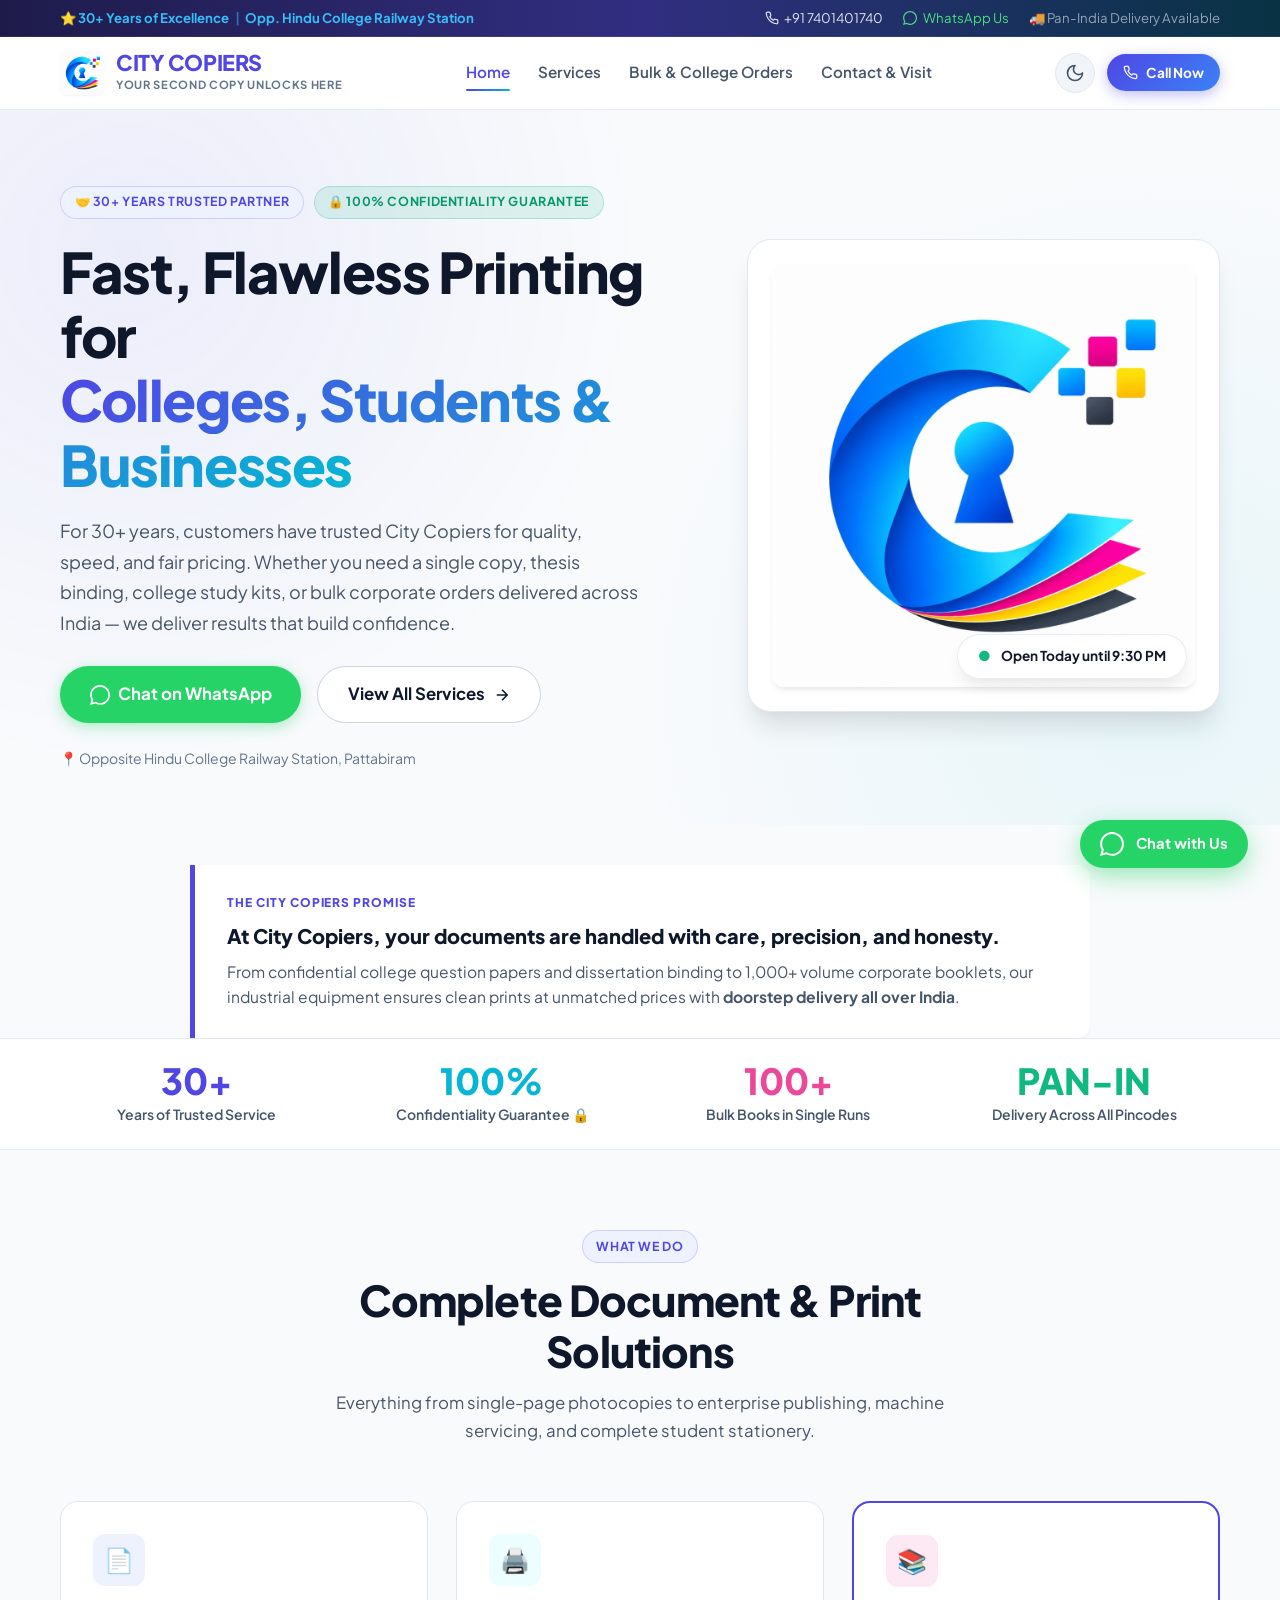
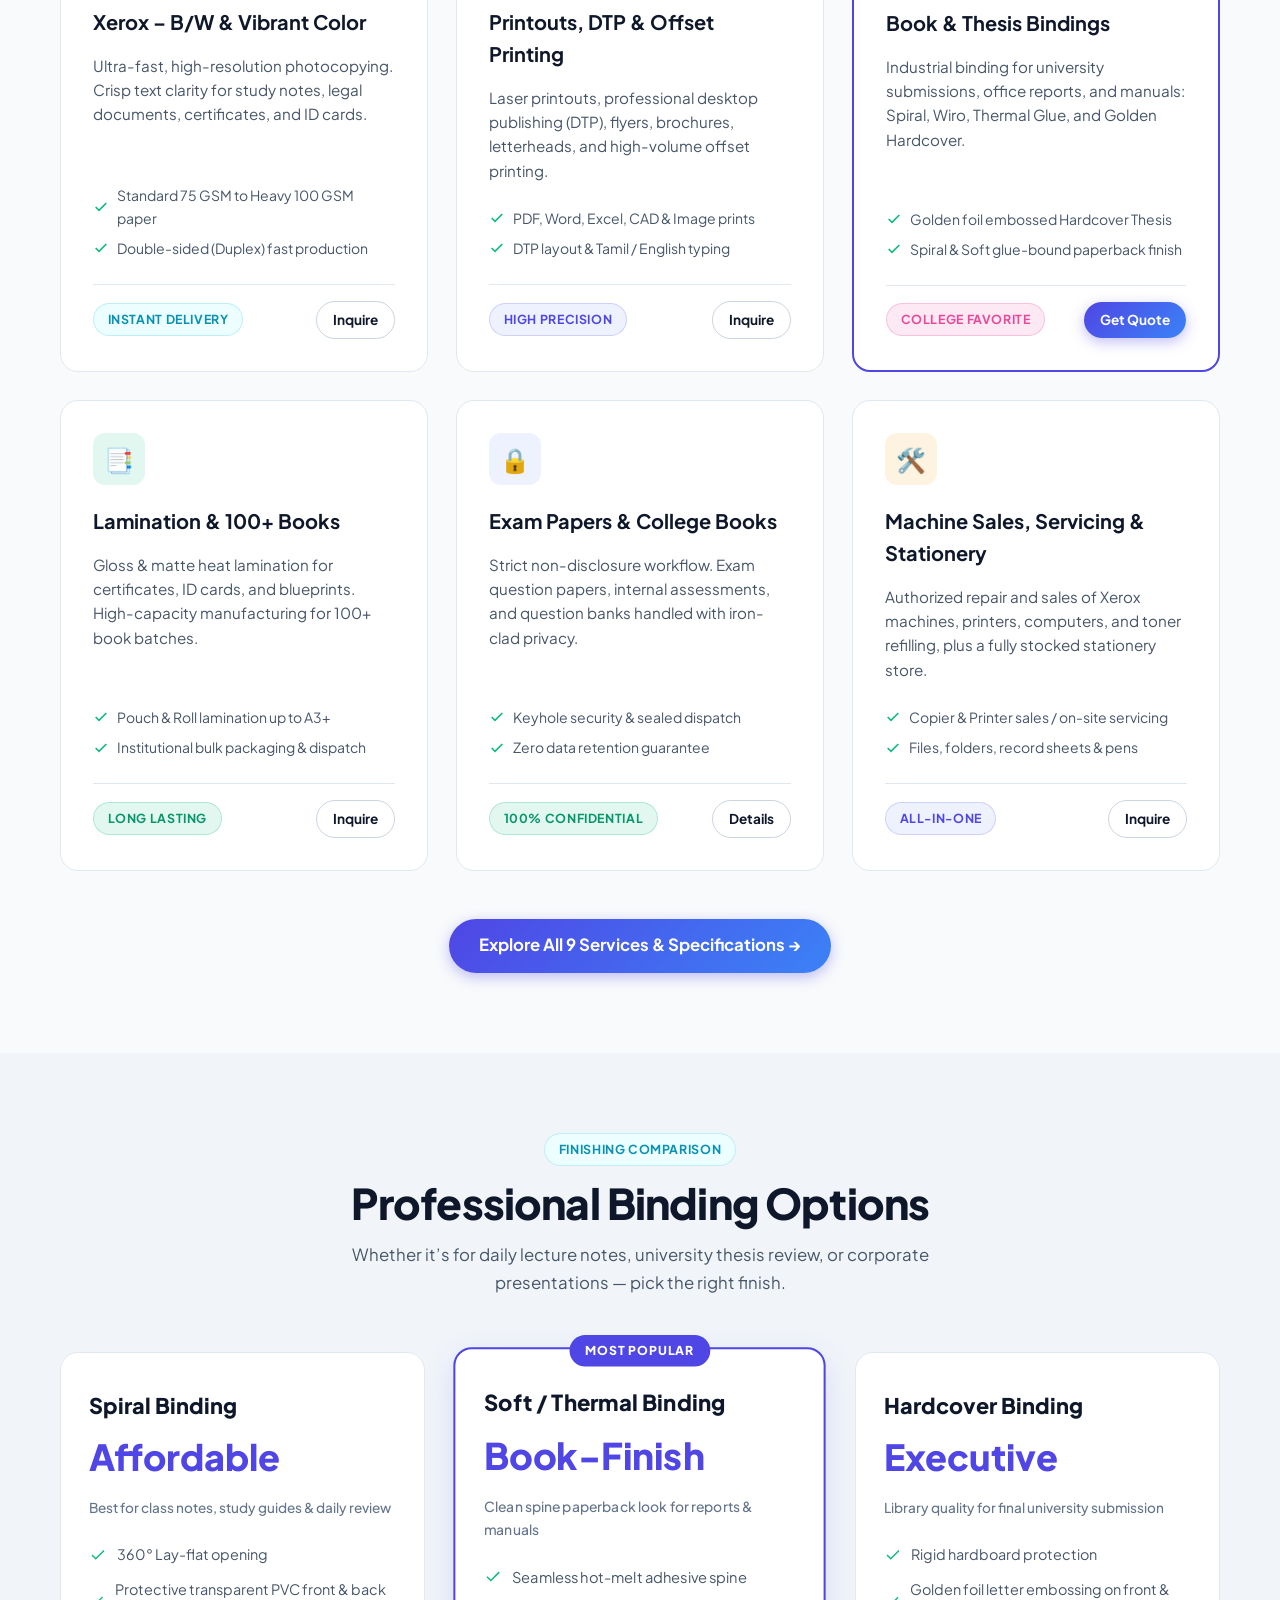
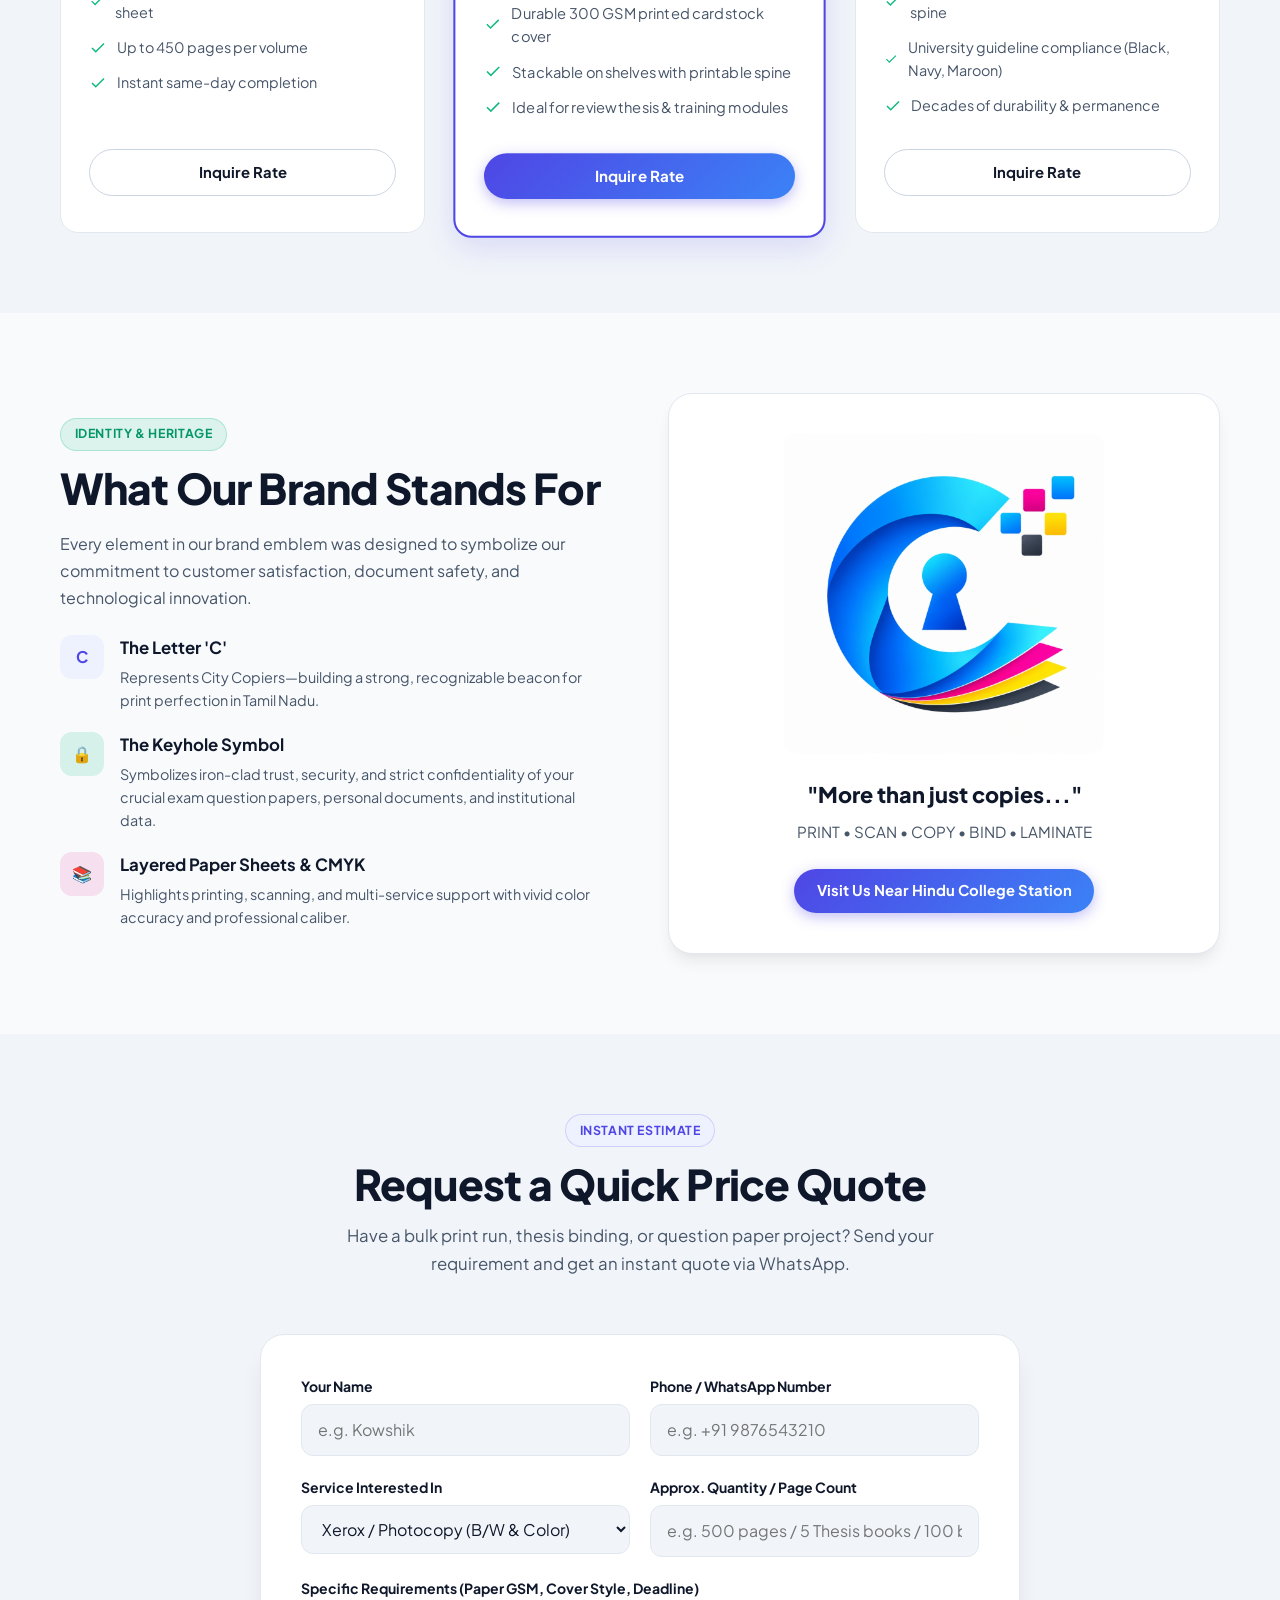
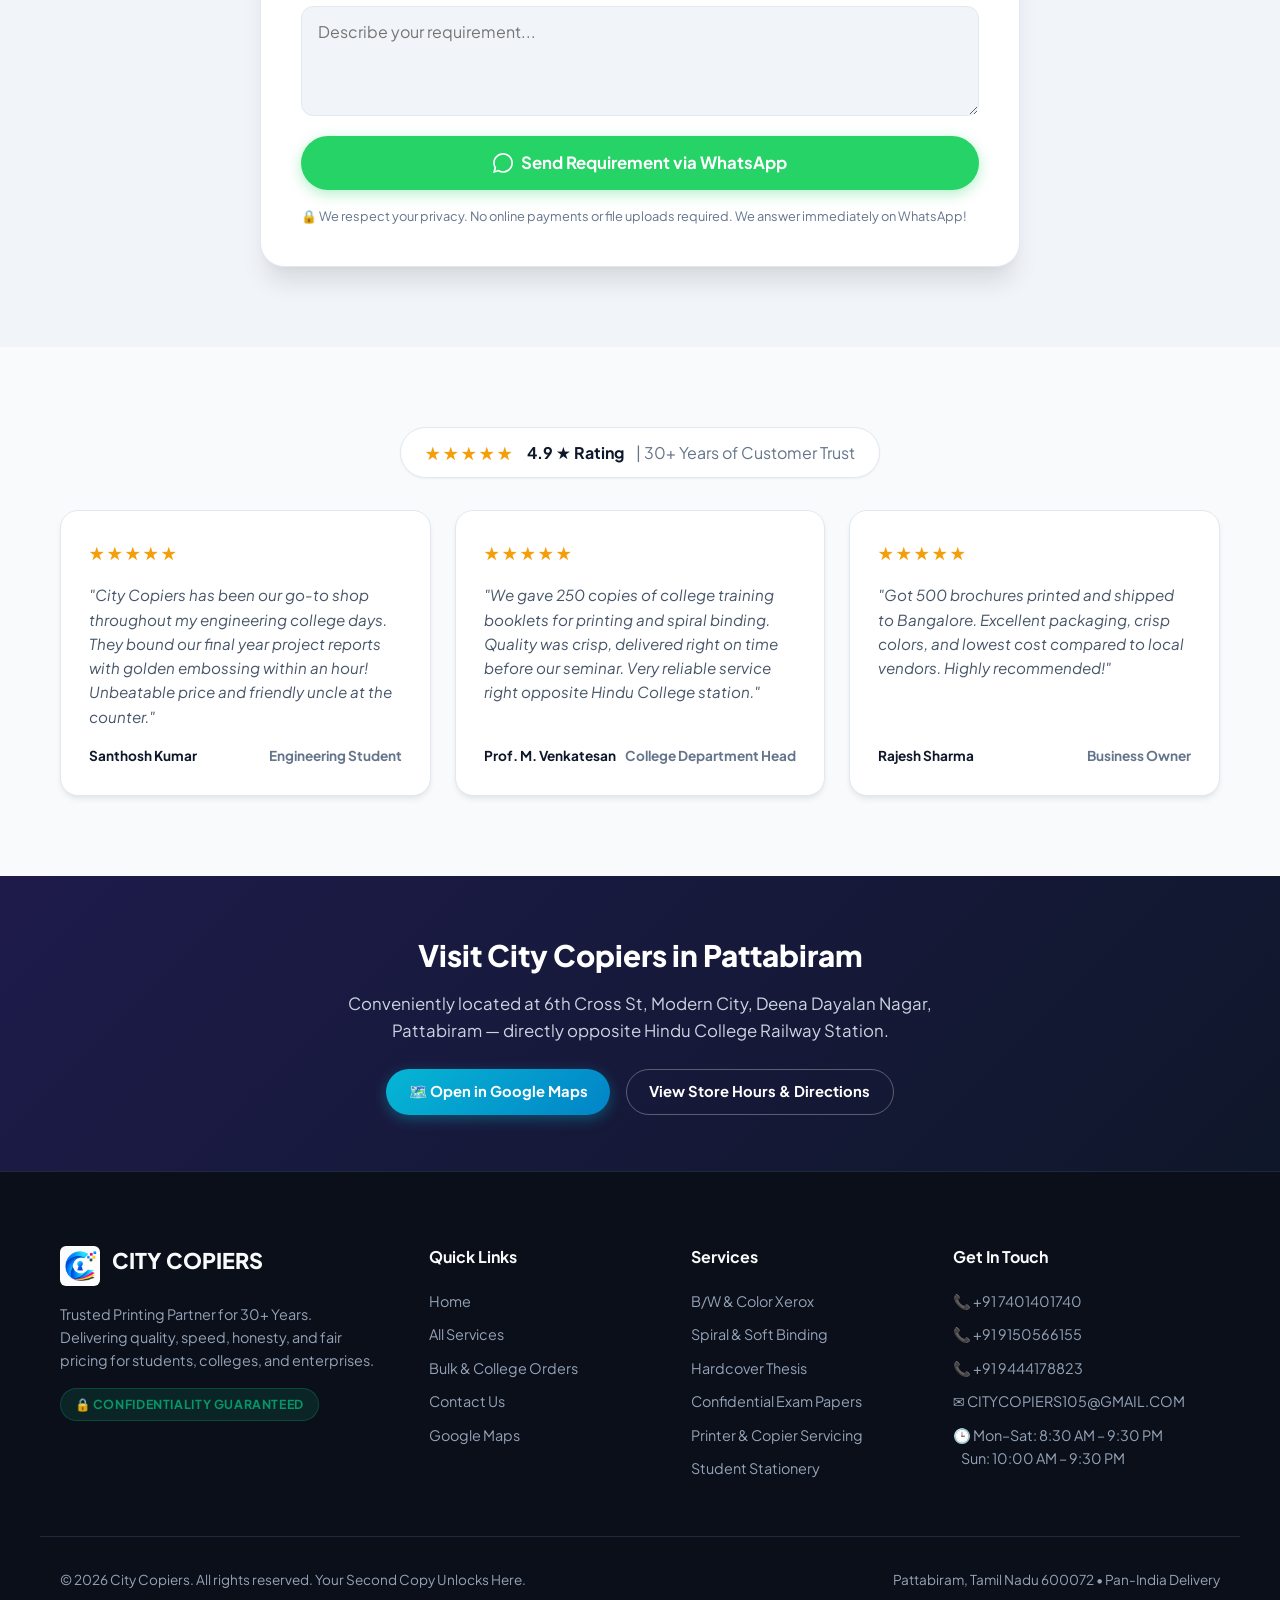
==== commit 353010ff: "Update: new logo, single-color brand name, tagline changed to Your Second Copy Unlocks Here" ====
--- a/index.html
+++ b/index.html
@@ -1,4 +1,4 @@
-<!DOCTYPE html>
+﻿<!DOCTYPE html>
 <html lang="en">
 <head>
   <meta charset="UTF-8">
@@ -9,9 +9,9 @@
   
   <!-- Open Graph -->
   <meta property="og:title" content="City Copiers – Trusted Printing Partner for 30+ Years">
-  <meta property="og:description" content="Your Documents | Our Priority. B/W & Color Xerox, Thesis & Report Binding, Bulk 100+ Books, Machine Sales & Servicing.">
+  <meta property="og:description" content="Your Second Copy Unlocks Here. B/W & Color Xerox, Thesis & Report Binding, Bulk 100+ Books, Machine Sales & Servicing.">
   <meta property="og:type" content="website">
-  <meta property="og:image" content="assets/images/logo-brand.jpg">
+  <meta property="og:image" content="assets/images/logo.jpg">
 
   <!-- Google Font -->
   <link rel="preconnect" href="https://fonts.googleapis.com">
@@ -20,7 +20,7 @@
 
   <!-- Stylesheet -->
   <link rel="stylesheet" href="css/style.css">
-  <link rel="icon" href="assets/images/logo-brand.jpg" type="image/jpeg">
+  <link rel="icon" href="assets/images/logo.jpg" type="image/jpeg">
 </head>
 <body>
 
@@ -50,10 +50,10 @@
   <header class="site-header">
     <div class="container header-inner">
       <a href="index.html" class="brand-logo">
-        <img src="assets/images/logo-brand.jpg" alt="City Copiers Logo" class="brand-logo-img">
+        <img src="assets/images/logo.jpg" alt="City Copiers Logo" class="brand-logo-img">
         <div class="brand-text">
           <span class="brand-name">CITY COPIERS</span>
-          <span class="brand-tagline">Your Documents | Our Priority</span>
+          <span class="brand-tagline">Your Second Copy Unlocks Here</span>
         </div>
       </a>
 
@@ -90,7 +90,7 @@
   <aside class="mobile-nav-drawer">
     <div class="drawer-header">
       <div class="brand-logo">
-        <img src="assets/images/logo-brand.jpg" alt="City Copiers" style="width:36px; height:36px; border-radius:6px;">
+        <img src="assets/images/logo.jpg" alt="City Copiers" style="width:36px; height:36px; border-radius:6px;">
         <span class="brand-name" style="font-size:1.15rem;">CITY COPIERS</span>
       </div>
       <button type="button" class="drawer-close" aria-label="Close Menu">
@@ -149,7 +149,7 @@
 
       <!-- Hero Visual Brand Showcase -->
       <div class="hero-card">
-        <img src="assets/images/logo-brand.jpg" alt="City Copiers Brand Philosophy & Services" class="hero-card-img">
+        <img src="assets/images/logo.jpg" alt="City Copiers Brand Philosophy & Services" class="hero-card-img">
         <div class="hero-floating-pill">
           <span style="color:#10B981;">●</span>
           <span>Open Today until 9:30 PM</span>
@@ -490,7 +490,7 @@
       </div>
 
       <div class="philosophy-card text-center">
-        <img src="assets/images/logo-brand.jpg" alt="Logo Emblem Meaning" style="max-width:320px; margin:0 auto 1.5rem; border-radius:var(--radius-md);">
+        <img src="assets/images/logo.jpg" alt="Logo Emblem Meaning" style="max-width:320px; margin:0 auto 1.5rem; border-radius:var(--radius-md);">
         <h3 style="font-size:1.35rem; font-weight:800; margin-bottom:0.5rem;">"More than just copies..."</h3>
         <p style="color:var(--text-secondary); font-size:0.95rem; margin-bottom:1.5rem;">
           PRINT • SCAN • COPY • BIND • LAMINATE
@@ -632,7 +632,7 @@
     <div class="container footer-grid">
       <div>
         <div style="display:flex; align-items:center; gap:0.75rem; margin-bottom:1rem;">
-          <img src="assets/images/logo-brand.jpg" alt="City Copiers" style="width:40px; height:40px; border-radius:6px;">
+          <img src="assets/images/logo.jpg" alt="City Copiers" style="width:40px; height:40px; border-radius:6px;">
           <span class="footer-brand-title">CITY COPIERS</span>
         </div>
         <p style="line-height:1.6; margin-bottom:1rem;">
@@ -677,7 +677,7 @@
     </div>
 
     <div class="container footer-bottom">
-      <p>© 2026 City Copiers. All rights reserved. Your Documents | Our Priority.</p>
+      <p>© 2026 City Copiers. All rights reserved. Your Second Copy Unlocks Here.</p>
       <p>Pattabiram, Tamil Nadu 600072 • Pan-India Delivery</p>
     </div>
   </footer>
--- a/css/style.css
+++ b/css/style.css
@@ -247,9 +247,11 @@
   font-weight: 800;
   letter-spacing: -0.02em;
   line-height: 1.15;
-  background: linear-gradient(135deg, var(--color-primary) 0%, var(--color-secondary) 100%);
-  -webkit-background-clip: text;
-  -webkit-text-fill-color: transparent;
+  color: var(--color-primary);
+}
+
+[data-theme="dark"] .brand-name {
+  color: #818CF8;
 }
 
 .brand-tagline {
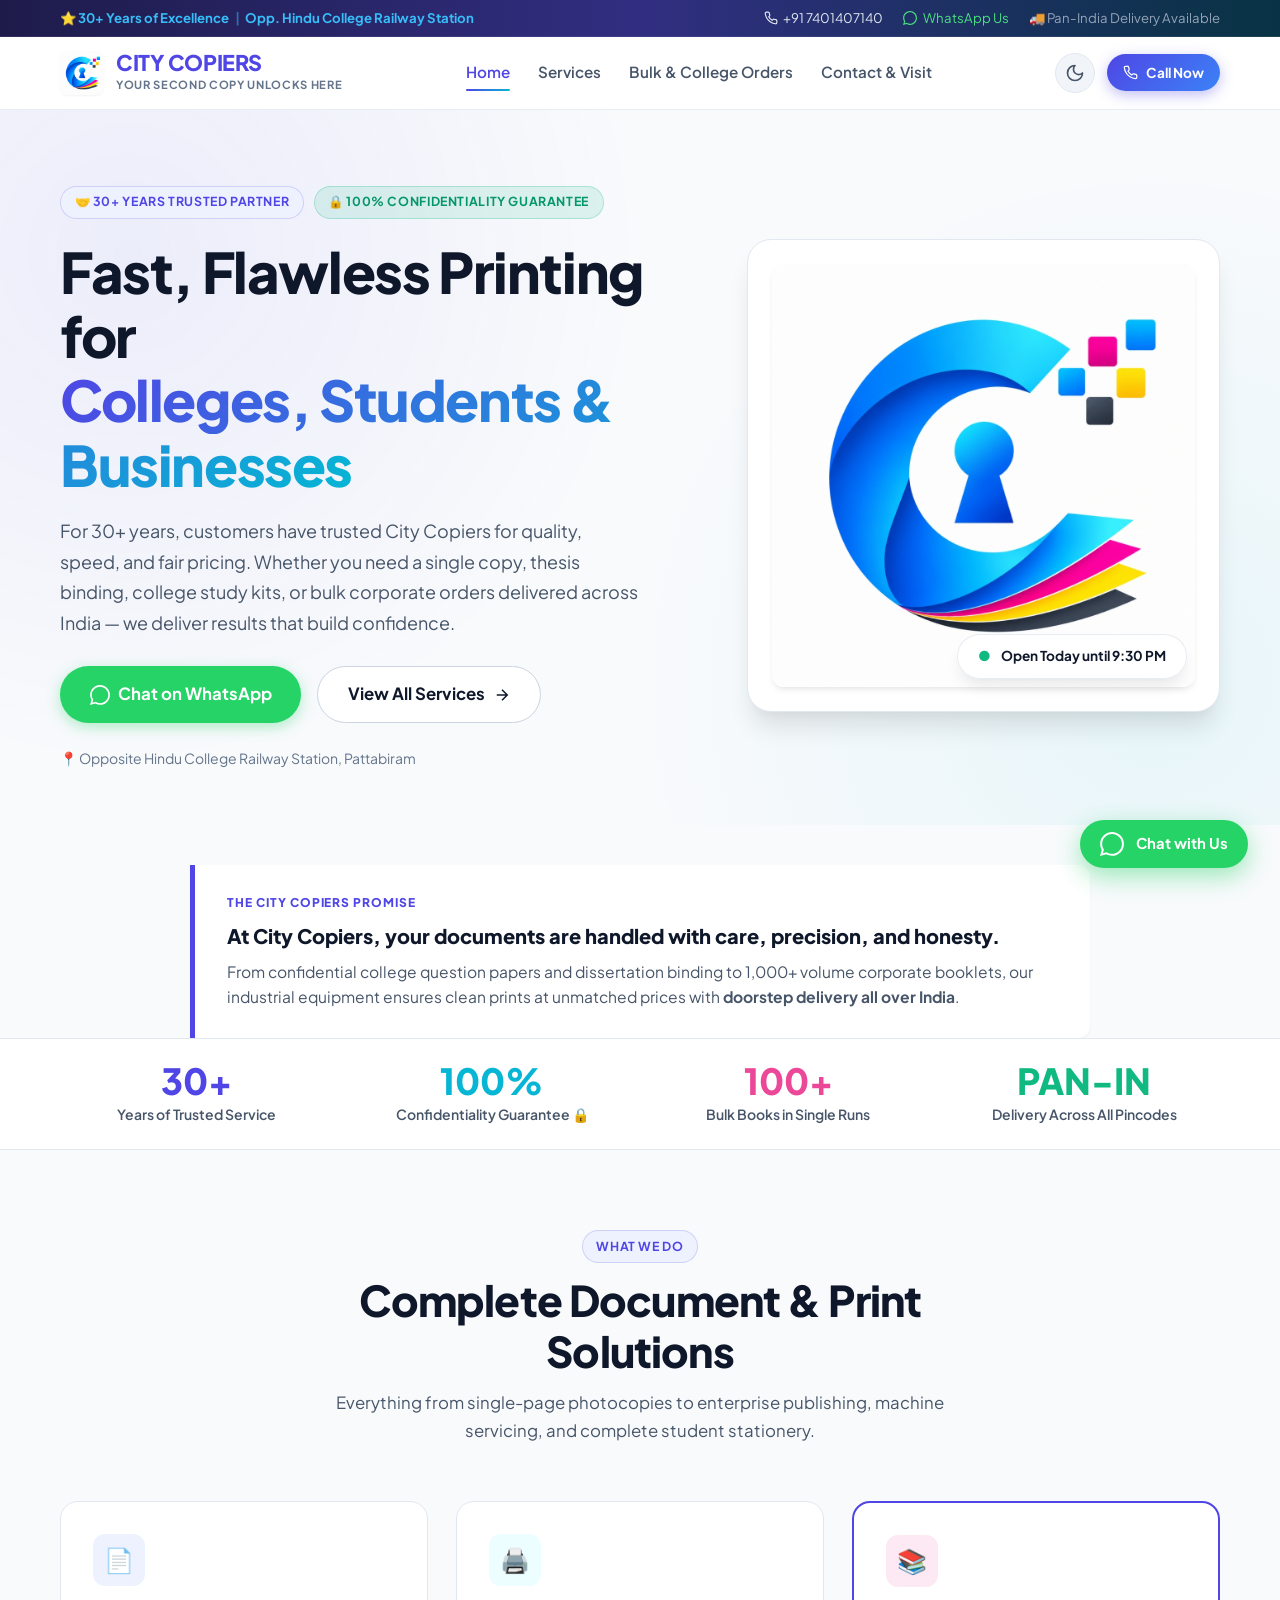
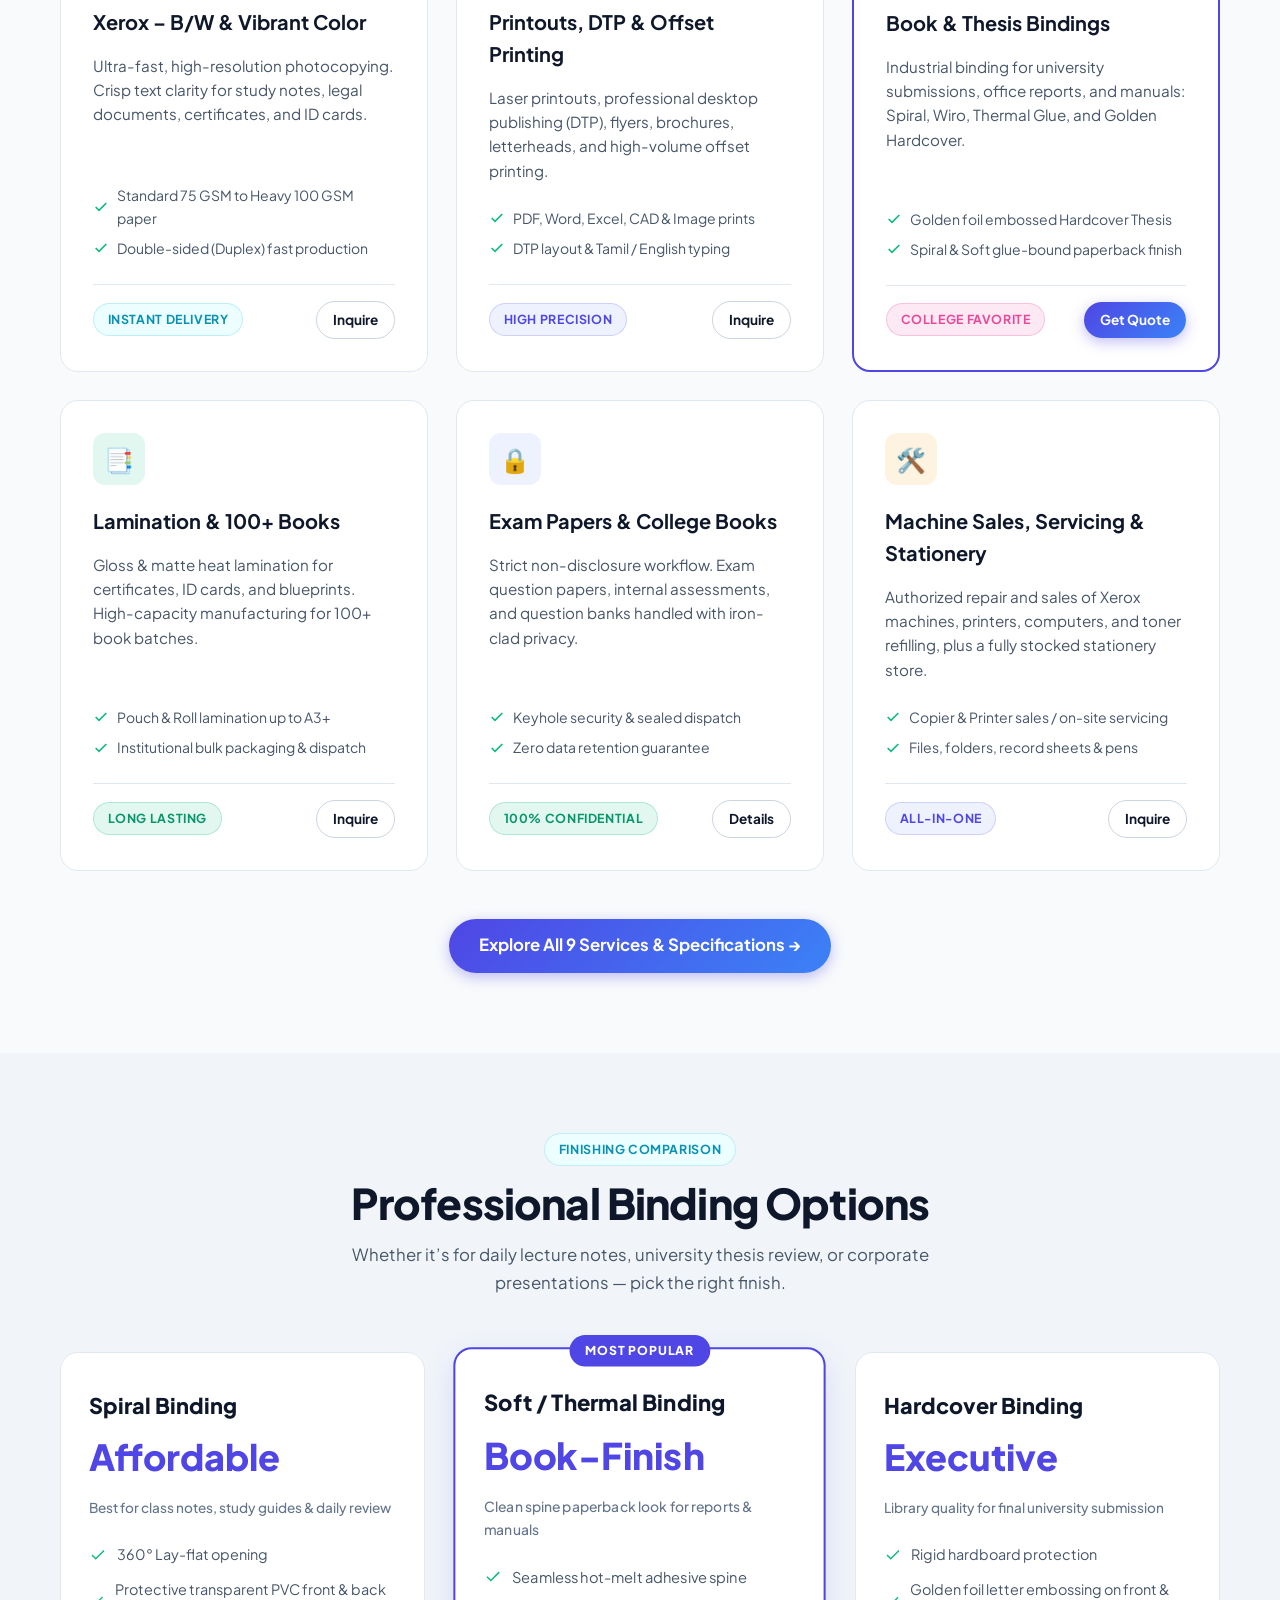
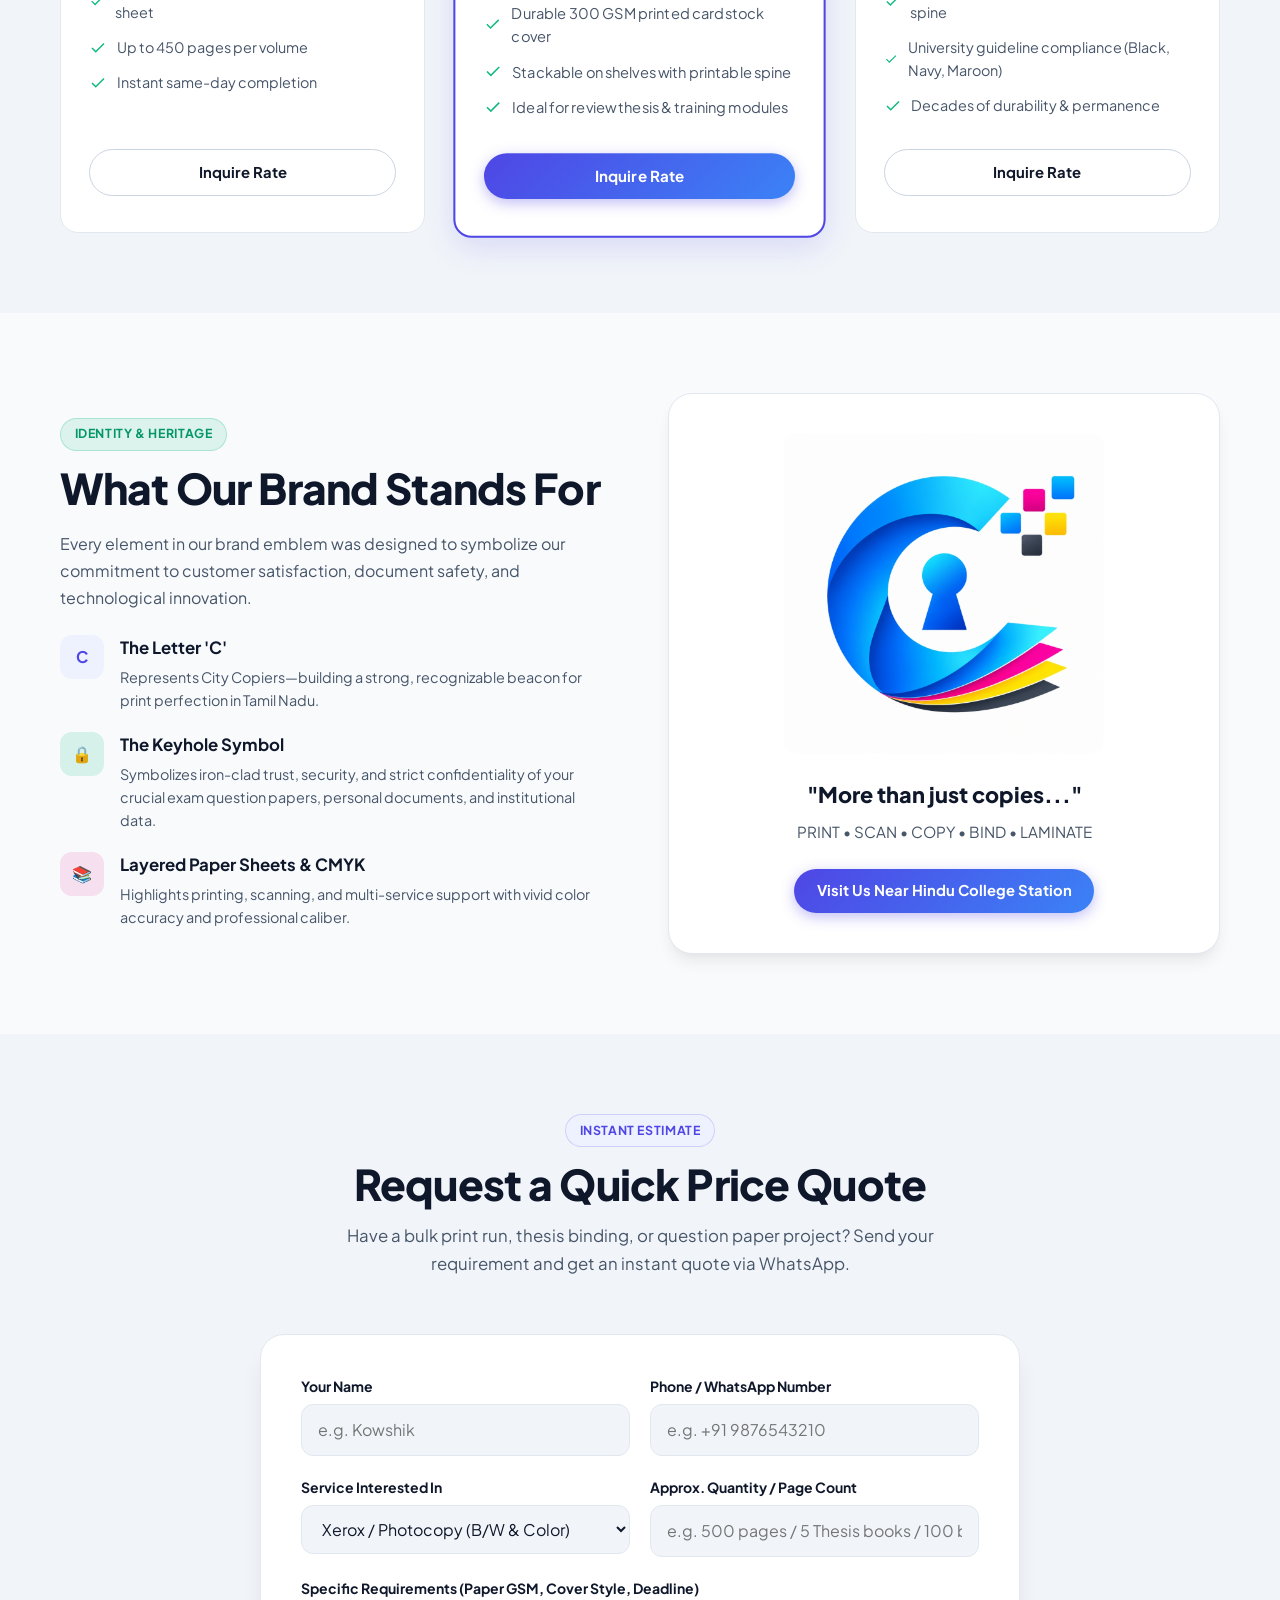
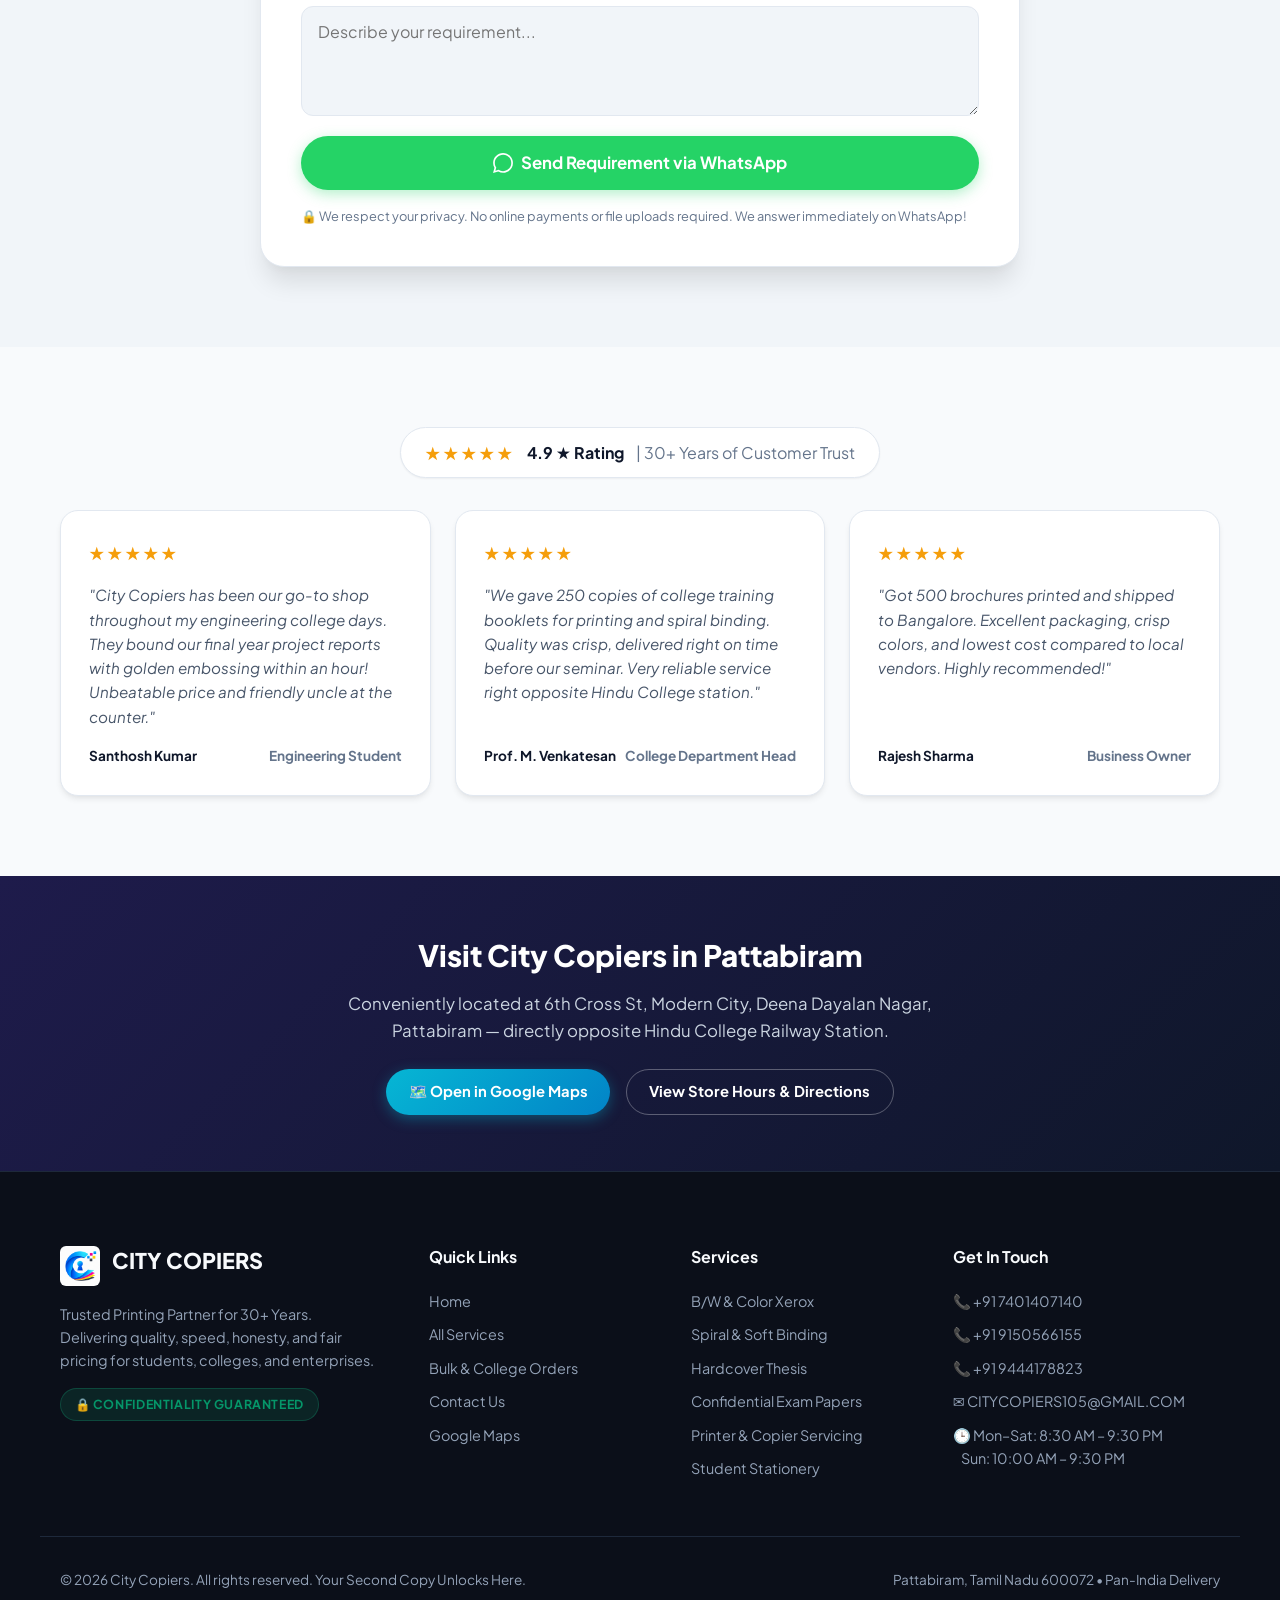
==== commit fcb1a02d: "Correct primary phone/WhatsApp number to 7401407140 across all pages" ====
--- a/index.html
+++ b/index.html
@@ -33,11 +33,11 @@
         <span>Opp. Hindu College Railway Station</span>
       </div>
       <div class="top-bar-info">
-        <a href="tel:+917401401740" class="top-bar-link">
+        <a href="tel:+917401407140" class="top-bar-link">
           <svg width="14" height="14" viewBox="0 0 24 24" fill="none" stroke="currentColor" stroke-width="2" stroke-linecap="round" stroke-linejoin="round"><path d="M22 16.92v3a2 2 0 0 1-2.18 2 19.79 19.79 0 0 1-8.63-3.07 19.5 19.5 0 0 1-6-6 19.79 19.79 0 0 1-3.07-8.67A2 2 0 0 1 4.11 2h3a2 2 0 0 1 2 1.72 12.84 12.84 0 0 0 .7 2.81 2 2 0 0 1-.45 2.11L8.09 9.91a16 16 0 0 0 6 6l1.27-1.27a2 2 0 0 1 2.11-.45 12.84 12.84 0 0 0 2.81.7A2 2 0 0 1 22 16.92z"></path></svg>
-          +91 7401401740
+          +91 7401407140
         </a>
-        <a href="https://wa.me/917401401740" target="_blank" class="top-bar-link" style="color:#4ADE80;">
+        <a href="https://wa.me/917401407140" target="_blank" class="top-bar-link" style="color:#4ADE80;">
           <svg width="14" height="14" viewBox="0 0 24 24" fill="currentColor"><path d="M.057 24l1.687-6.163c-1.041-1.804-1.588-3.849-1.587-5.946.003-6.556 5.338-11.891 11.893-11.891 3.181.001 6.167 1.24 8.413 3.488 2.245 2.248 3.481 5.236 3.48 8.414-.003 6.557-5.338 11.892-11.893 11.892-1.99-.001-3.951-.5-5.688-1.448l-6.305 1.654zm6.597-3.807c1.676.995 3.276 1.591 5.392 1.592 5.448 0 9.886-4.434 9.889-9.885.002-5.462-4.415-9.89-9.881-9.892-5.452 0-9.887 4.434-9.889 9.884-.001 2.225.651 3.891 1.746 5.634l-.999 3.648 3.742-.981z"/></svg>
           WhatsApp Us
         </a>
@@ -72,7 +72,7 @@
           <svg xmlns="http://www.w3.org/2000/svg" width="20" height="20" viewBox="0 0 24 24" fill="none" stroke="currentColor" stroke-width="2" stroke-linecap="round" stroke-linejoin="round"><path d="M12 3a6 6 0 0 0 9 9 9 9 0 1 1-9-9Z"></path></svg>
         </button>
 
-        <a href="tel:+917401401740" class="btn btn-primary btn-sm header-call-btn">
+        <a href="tel:+917401407140" class="btn btn-primary btn-sm header-call-btn">
           <svg width="15" height="15" viewBox="0 0 24 24" fill="none" stroke="currentColor" stroke-width="2"><path d="M22 16.92v3a2 2 0 0 1-2.18 2 19.79 19.79 0 0 1-8.63-3.07 19.5 19.5 0 0 1-6-6 19.79 19.79 0 0 1-3.07-8.67A2 2 0 0 1 4.11 2h3a2 2 0 0 1 2 1.72 12.84 12.84 0 0 0 .7 2.81 2 2 0 0 1-.45 2.11L8.09 9.91a16 16 0 0 0 6 6l1.27-1.27a2 2 0 0 1 2.11-.45 12.84 12.84 0 0 0 2.81.7A2 2 0 0 1 22 16.92z"></path></svg>
           Call Now
         </a>
@@ -104,10 +104,10 @@
       <a href="contact.html" class="drawer-link">📍 Contact & Location</a>
     </nav>
     <div style="margin-top:auto; display:flex; flex-direction:column; gap:0.75rem;">
-      <a href="tel:+917401401740" class="btn btn-primary" style="width:100%;">
-        📞 Call +91 7401401740
+      <a href="tel:+917401407140" class="btn btn-primary" style="width:100%;">
+        📞 Call +91 7401407140
       </a>
-      <a href="https://wa.me/917401401740" target="_blank" class="btn btn-whatsapp" style="width:100%;">
+      <a href="https://wa.me/917401407140" target="_blank" class="btn btn-whatsapp" style="width:100%;">
         💬 WhatsApp Us
       </a>
     </div>
@@ -132,7 +132,7 @@
         </p>
 
         <div class="hero-cta-group">
-          <a href="https://wa.me/917401401740?text=Hi%20City%20Copiers,%20I%20would%20like%20to%20inquire%20about%20printing%20services" target="_blank" class="btn btn-whatsapp btn-lg">
+          <a href="https://wa.me/917401407140?text=Hi%20City%20Copiers,%20I%20would%20like%20to%20inquire%20about%20printing%20services" target="_blank" class="btn btn-whatsapp btn-lg">
             <svg width="20" height="20" viewBox="0 0 24 24" fill="currentColor"><path d="M.057 24l1.687-6.163c-1.041-1.804-1.588-3.849-1.587-5.946.003-6.556 5.338-11.891 11.893-11.891 3.181.001 6.167 1.24 8.413 3.488 2.245 2.248 3.481 5.236 3.48 8.414-.003 6.557-5.338 11.892-11.893 11.892-1.99-.001-3.951-.5-5.688-1.448l-6.305 1.654zm6.597-3.807c1.676.995 3.276 1.591 5.392 1.592 5.448 0 9.886-4.434 9.889-9.885.002-5.462-4.415-9.89-9.881-9.892-5.452 0-9.887 4.434-9.889 9.884-.001 2.225.651 3.891 1.746 5.634l-.999 3.648 3.742-.981z"/></svg>
             Chat on WhatsApp
           </a>
@@ -667,7 +667,7 @@
       <div>
         <h4 class="footer-heading">Get In Touch</h4>
         <div class="footer-links">
-          <p>📞 <a href="tel:+917401401740">+91 7401401740</a></p>
+          <p>📞 <a href="tel:+917401407140">+91 7401407140</a></p>
           <p>📞 <a href="tel:+919150566155">+91 9150566155</a></p>
           <p>📞 <a href="tel:+919444178823">+91 9444178823</a></p>
           <p>✉️ <a href="mailto:CITYCOPIERS105@GMAIL.COM">CITYCOPIERS105@GMAIL.COM</a></p>
@@ -683,7 +683,7 @@
   </footer>
 
   <!-- Persistent Floating WhatsApp Button -->
-  <a href="https://wa.me/917401401740?text=Hi%20City%20Copiers,%20I%20would%20like%20to%20inquire%20about%20Xerox/Binding%20services" target="_blank" class="floating-whatsapp" aria-label="Chat on WhatsApp">
+  <a href="https://wa.me/917401407140?text=Hi%20City%20Copiers,%20I%20would%20like%20to%20inquire%20about%20Xerox/Binding%20services" target="_blank" class="floating-whatsapp" aria-label="Chat on WhatsApp">
     <svg width="24" height="24" viewBox="0 0 24 24" fill="currentColor"><path d="M.057 24l1.687-6.163c-1.041-1.804-1.588-3.849-1.587-5.946.003-6.556 5.338-11.891 11.893-11.891 3.181.001 6.167 1.24 8.413 3.488 2.245 2.248 3.481 5.236 3.48 8.414-.003 6.557-5.338 11.892-11.893 11.892-1.99-.001-3.951-.5-5.688-1.448l-6.305 1.654zm6.597-3.807c1.676.995 3.276 1.591 5.392 1.592 5.448 0 9.886-4.434 9.889-9.885.002-5.462-4.415-9.89-9.881-9.892-5.452 0-9.887 4.434-9.889 9.884-.001 2.225.651 3.891 1.746 5.634l-.999 3.648 3.742-.981z"/></svg>
     <span>Chat with Us</span>
   </a>
